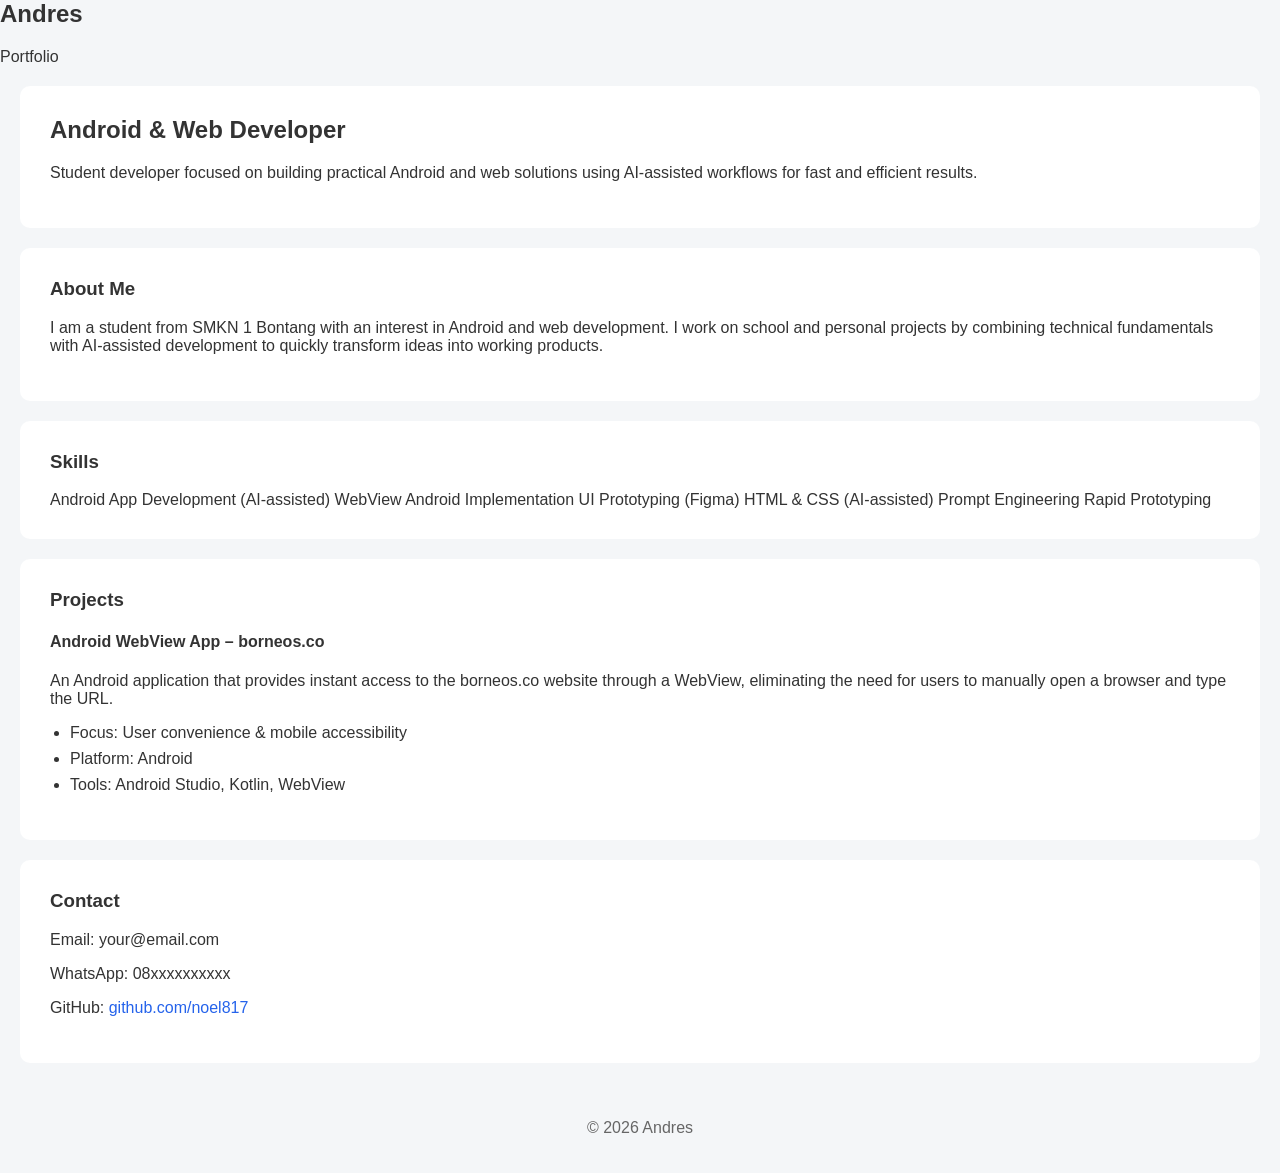
==== index.html @ 67a4cb7a "initial portfolio" ====
<!DOCTYPE html>
<html lang="en">
<head>
  <meta charset="UTF-8" />
  <meta name="viewport" content="width=device-width, initial-scale=1.0"/>
  <title>Andres | Portfolio</title>
  <link rel="stylesheet" href="style.css"/>
</head>
<body>

<nav>
  <h1>Andres</h1>
  <span>Portfolio</span>
</nav>

<section class="hero">
  <h2>Android & Web Developer</h2>
  <p>
    Student developer focused on building practical Android and web solutions
    using AI-assisted workflows for fast and efficient results.
  </p>
</section>

<section>
  <h3>About Me</h3>
  <p>
    I am a student from SMKN 1 Bontang with an interest in Android and web
    development. I work on school and personal projects by combining technical
    fundamentals with AI-assisted development to quickly transform ideas into
    working products.
  </p>
</section>

<section>
  <h3>Skills</h3>
  <div class="skills">
    <span>Android App Development (AI-assisted)</span>
    <span>WebView Android Implementation</span>
    <span>UI Prototyping (Figma)</span>
    <span>HTML & CSS (AI-assisted)</span>
    <span>Prompt Engineering</span>
    <span>Rapid Prototyping</span>
  </div>
</section>

<section>
  <h3>Projects</h3>

  <div class="card">
    <h4>Android WebView App – borneos.co</h4>
    <p>
      An Android application that provides instant access to the borneos.co
      website through a WebView, eliminating the need for users to manually open
      a browser and type the URL.
    </p>
    <ul>
      <li>Focus: User convenience & mobile accessibility</li>
      <li>Platform: Android</li>
      <li>Tools: Android Studio, Kotlin, WebView</li>
    </ul>
  </div>

</section>

<section>
  <h3>Contact</h3>
  <p>Email: your@email.com</p>
  <p>WhatsApp: 08xxxxxxxxxx</p>
  <p>
    GitHub:
    <a href="https://github.com/noel817" target="_blank">
      github.com/noel817
    </a>
  </p>
</section>

<footer>
  <p>© 2026 Andres</p>
</footer>

</body>
</html>
---- style.css ----
* {
    box-sizing: border-box;
    font-family: Arial, Helvetica, sans-serif;
}

body {
    margin: 0;
    background-color: #f4f6f8;
    color: #333;
}

header {
    background-color: #1e293b;
    color: white;
    padding: 40px;
    text-align: center;
}

section {
    background-color: white;
    margin: 20px;
    padding: 30px;
    border-radius: 10px;
}

h1, h2, h3 {
    margin-top: 0;
}

ul {
    padding-left: 20px;
}

li {
    margin-bottom: 8px;
}

.project {
    border: 1px solid #ddd;
    padding: 20px;
    border-radius: 10px;
}

.project img {
    width: 100%;
    max-width: 500px;
    border-radius: 8px;
    margin: 15px 0;
}

a {
    color: #2563eb;
    text-decoration: none;
}

a:hover {
    text-decoration: underline;
}

footer {
    text-align: center;
    padding: 20px;
    color: #666;
}

/* RESPONSIVE */
@media (max-width: 600px) {
    header {
        padding: 25px;
    }

    section {
        margin: 10px;
        padding: 20px;
    }

    h1 {
        font-size: 24px;
    }
}
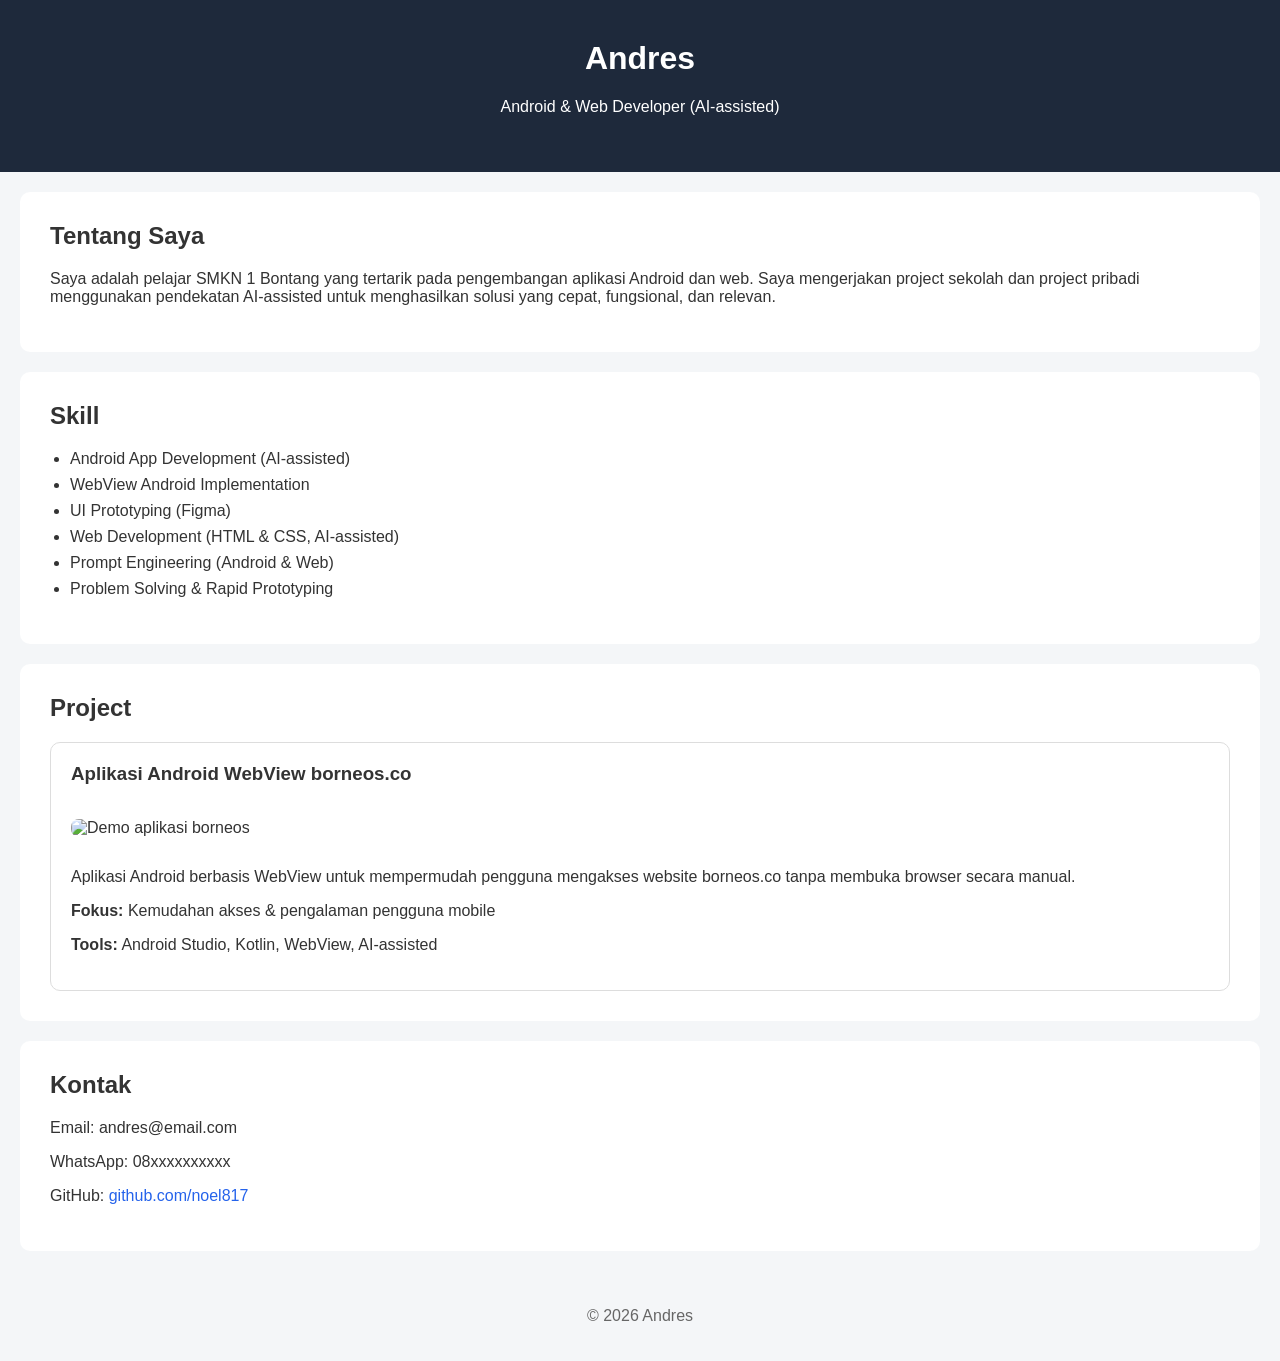
==== commit e107ed87: "initial portfolio" ====
--- a/index.html
+++ b/index.html
@@ -1,81 +1,65 @@
 <!DOCTYPE html>
-<html lang="en">
+<html lang="id">
 <head>
-  <meta charset="UTF-8" />
-  <meta name="viewport" content="width=device-width, initial-scale=1.0"/>
-  <title>Andres | Portfolio</title>
-  <link rel="stylesheet" href="style.css"/>
+    <meta charset="UTF-8">
+    <meta name="viewport" content="width=device-width, initial-scale=1.0">
+    <title>Portfolio | Andres</title>
+    <link rel="stylesheet" href="style.css">
 </head>
 <body>
 
-<nav>
-  <h1>Andres</h1>
-  <span>Portfolio</span>
-</nav>
+<header>
+    <h1>Andres</h1>
+    <p>Android & Web Developer (AI-assisted)</p>
+</header>
 
-<section class="hero">
-  <h2>Android & Web Developer</h2>
-  <p>
-    Student developer focused on building practical Android and web solutions
-    using AI-assisted workflows for fast and efficient results.
-  </p>
+<section>
+    <h2>Tentang Saya</h2>
+    <p>
+        Saya adalah pelajar SMKN 1 Bontang yang tertarik pada pengembangan aplikasi
+        Android dan web. Saya mengerjakan project sekolah dan project pribadi
+        menggunakan pendekatan AI-assisted untuk menghasilkan solusi yang cepat,
+        fungsional, dan relevan.
+    </p>
 </section>
 
 <section>
-  <h3>About Me</h3>
-  <p>
-    I am a student from SMKN 1 Bontang with an interest in Android and web
-    development. I work on school and personal projects by combining technical
-    fundamentals with AI-assisted development to quickly transform ideas into
-    working products.
-  </p>
+    <h2>Skill</h2>
+    <ul>
+        <li>Android App Development (AI-assisted)</li>
+        <li>WebView Android Implementation</li>
+        <li>UI Prototyping (Figma)</li>
+        <li>Web Development (HTML & CSS, AI-assisted)</li>
+        <li>Prompt Engineering (Android & Web)</li>
+        <li>Problem Solving & Rapid Prototyping</li>
+    </ul>
 </section>
 
 <section>
-  <h3>Skills</h3>
-  <div class="skills">
-    <span>Android App Development (AI-assisted)</span>
-    <span>WebView Android Implementation</span>
-    <span>UI Prototyping (Figma)</span>
-    <span>HTML & CSS (AI-assisted)</span>
-    <span>Prompt Engineering</span>
-    <span>Rapid Prototyping</span>
-  </div>
-</section>
+    <h2>Project</h2>
 
-<section>
-  <h3>Projects</h3>
-
-  <div class="card">
-    <h4>Android WebView App – borneos.co</h4>
-    <p>
-      An Android application that provides instant access to the borneos.co
-      website through a WebView, eliminating the need for users to manually open
-      a browser and type the URL.
-    </p>
-    <ul>
-      <li>Focus: User convenience & mobile accessibility</li>
-      <li>Platform: Android</li>
-      <li>Tools: Android Studio, Kotlin, WebView</li>
-    </ul>
-  </div>
+    <div class="project">
+        <h3>Aplikasi Android WebView borneos.co</h3>
+        <img src="assets/borneos.jpg" alt="Demo aplikasi borneos">
+        <p>
+            Aplikasi Android berbasis WebView untuk mempermudah pengguna
+            mengakses website borneos.co tanpa membuka browser secara manual.
+        </p>
+        <p><strong>Fokus:</strong> Kemudahan akses & pengalaman pengguna mobile</p>
+        <p><strong>Tools:</strong> Android Studio, Kotlin, WebView, AI-assisted</p>
+    </div>
 
 </section>
 
 <section>
-  <h3>Contact</h3>
-  <p>Email: your@email.com</p>
-  <p>WhatsApp: 08xxxxxxxxxx</p>
-  <p>
-    GitHub:
-    <a href="https://github.com/noel817" target="_blank">
-      github.com/noel817
-    </a>
-  </p>
+    <h2>Kontak</h2>
+    <p>Email: andres@email.com</p>
+    <p>WhatsApp: 08xxxxxxxxxx</p>
+    <p>GitHub: <a href="https://github.com/noel817" target="_blank">github.com/noel817</a></p>
 </section>
 
 <footer>
-  <p>© 2026 Andres</p>
+    <p>© 2026 Andres</p>
 </footer>
 
 </body>
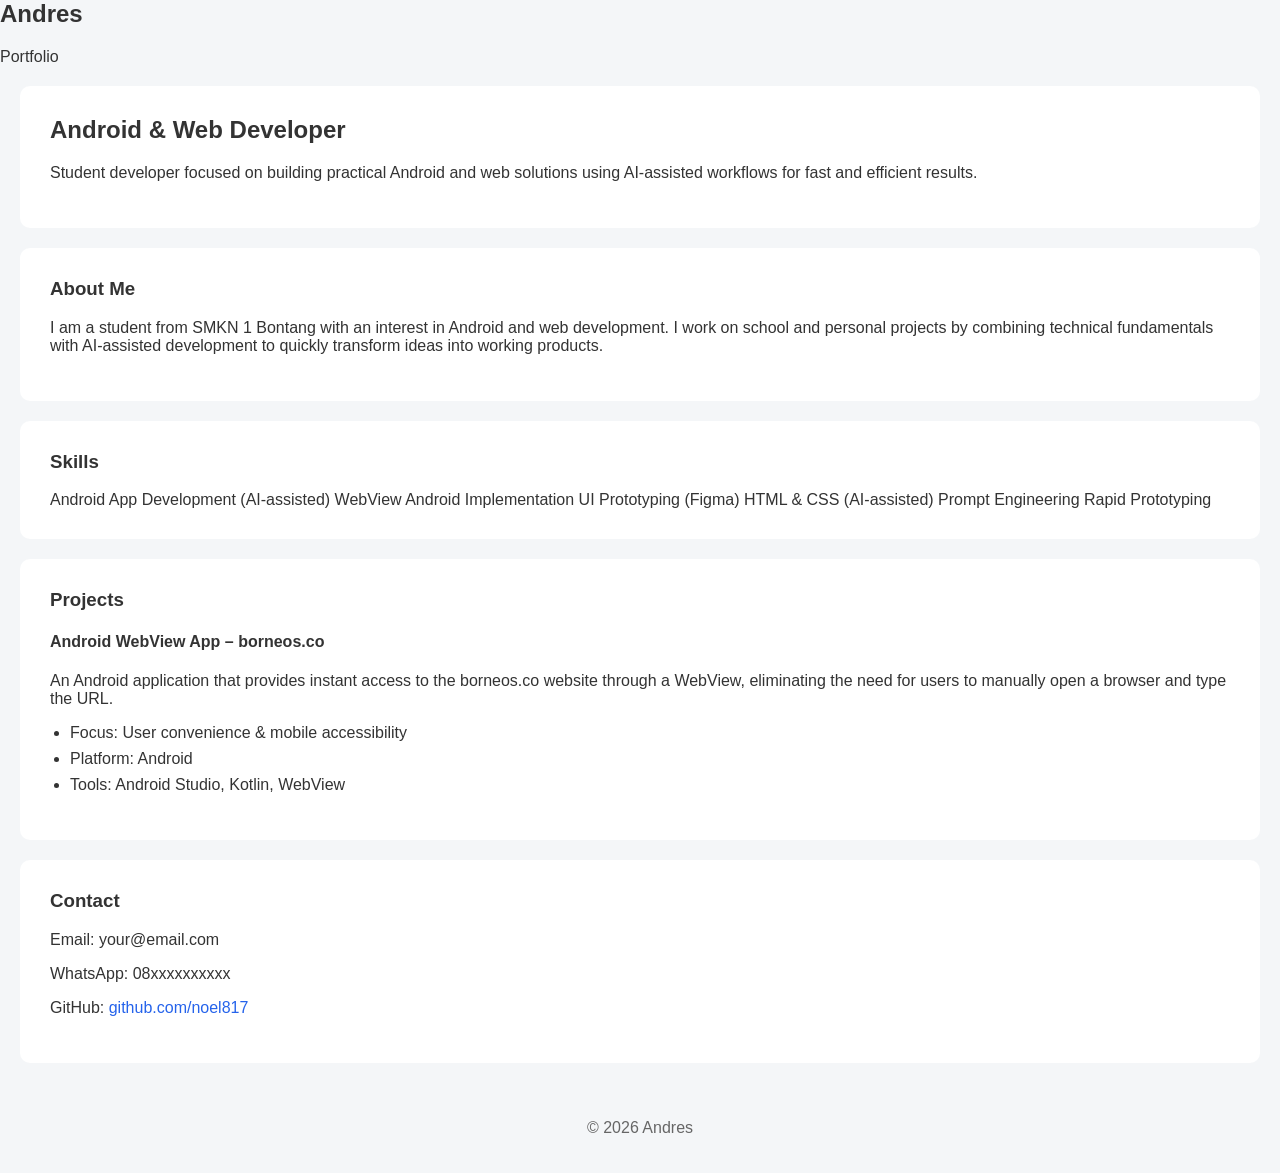
==== commit d4ece1fa: "initial portfolio" ====
--- a/index.html
+++ b/index.html
@@ -1,65 +1,81 @@
 <!DOCTYPE html>
-<html lang="id">
+<html lang="en">
 <head>
-    <meta charset="UTF-8">
-    <meta name="viewport" content="width=device-width, initial-scale=1.0">
-    <title>Portfolio | Andres</title>
-    <link rel="stylesheet" href="style.css">
+  <meta charset="UTF-8" />
+  <meta name="viewport" content="width=device-width, initial-scale=1.0"/>
+  <title>Andres | Portfolio</title>
+  <link rel="stylesheet" href="style.css"/>
 </head>
 <body>
 
-<header>
-    <h1>Andres</h1>
-    <p>Android & Web Developer (AI-assisted)</p>
-</header>
+<nav>
+  <h1>Andres</h1>
+  <span>Portfolio</span>
+</nav>
 
-<section>
-    <h2>Tentang Saya</h2>
-    <p>
-        Saya adalah pelajar SMKN 1 Bontang yang tertarik pada pengembangan aplikasi
-        Android dan web. Saya mengerjakan project sekolah dan project pribadi
-        menggunakan pendekatan AI-assisted untuk menghasilkan solusi yang cepat,
-        fungsional, dan relevan.
-    </p>
+<section class="hero">
+  <h2>Android & Web Developer</h2>
+  <p>
+    Student developer focused on building practical Android and web solutions
+    using AI-assisted workflows for fast and efficient results.
+  </p>
 </section>
 
 <section>
-    <h2>Skill</h2>
-    <ul>
-        <li>Android App Development (AI-assisted)</li>
-        <li>WebView Android Implementation</li>
-        <li>UI Prototyping (Figma)</li>
-        <li>Web Development (HTML & CSS, AI-assisted)</li>
-        <li>Prompt Engineering (Android & Web)</li>
-        <li>Problem Solving & Rapid Prototyping</li>
-    </ul>
+  <h3>About Me</h3>
+  <p>
+    I am a student from SMKN 1 Bontang with an interest in Android and web
+    development. I work on school and personal projects by combining technical
+    fundamentals with AI-assisted development to quickly transform ideas into
+    working products.
+  </p>
 </section>
 
 <section>
-    <h2>Project</h2>
+  <h3>Skills</h3>
+  <div class="skills">
+    <span>Android App Development (AI-assisted)</span>
+    <span>WebView Android Implementation</span>
+    <span>UI Prototyping (Figma)</span>
+    <span>HTML & CSS (AI-assisted)</span>
+    <span>Prompt Engineering</span>
+    <span>Rapid Prototyping</span>
+  </div>
+</section>
 
-    <div class="project">
-        <h3>Aplikasi Android WebView borneos.co</h3>
-        <img src="assets/borneos.jpg" alt="Demo aplikasi borneos">
-        <p>
-            Aplikasi Android berbasis WebView untuk mempermudah pengguna
-            mengakses website borneos.co tanpa membuka browser secara manual.
-        </p>
-        <p><strong>Fokus:</strong> Kemudahan akses & pengalaman pengguna mobile</p>
-        <p><strong>Tools:</strong> Android Studio, Kotlin, WebView, AI-assisted</p>
-    </div>
+<section>
+  <h3>Projects</h3>
+
+  <div class="card">
+    <h4>Android WebView App – borneos.co</h4>
+    <p>
+      An Android application that provides instant access to the borneos.co
+      website through a WebView, eliminating the need for users to manually open
+      a browser and type the URL.
+    </p>
+    <ul>
+      <li>Focus: User convenience & mobile accessibility</li>
+      <li>Platform: Android</li>
+      <li>Tools: Android Studio, Kotlin, WebView</li>
+    </ul>
+  </div>
 
 </section>
 
 <section>
-    <h2>Kontak</h2>
-    <p>Email: andres@email.com</p>
-    <p>WhatsApp: 08xxxxxxxxxx</p>
-    <p>GitHub: <a href="https://github.com/noel817" target="_blank">github.com/noel817</a></p>
+  <h3>Contact</h3>
+  <p>Email: your@email.com</p>
+  <p>WhatsApp: 08xxxxxxxxxx</p>
+  <p>
+    GitHub:
+    <a href="https://github.com/noel817" target="_blank">
+      github.com/noel817
+    </a>
+  </p>
 </section>
 
 <footer>
-    <p>© 2026 Andres</p>
+  <p>© 2026 Andres</p>
 </footer>
 
 </body>
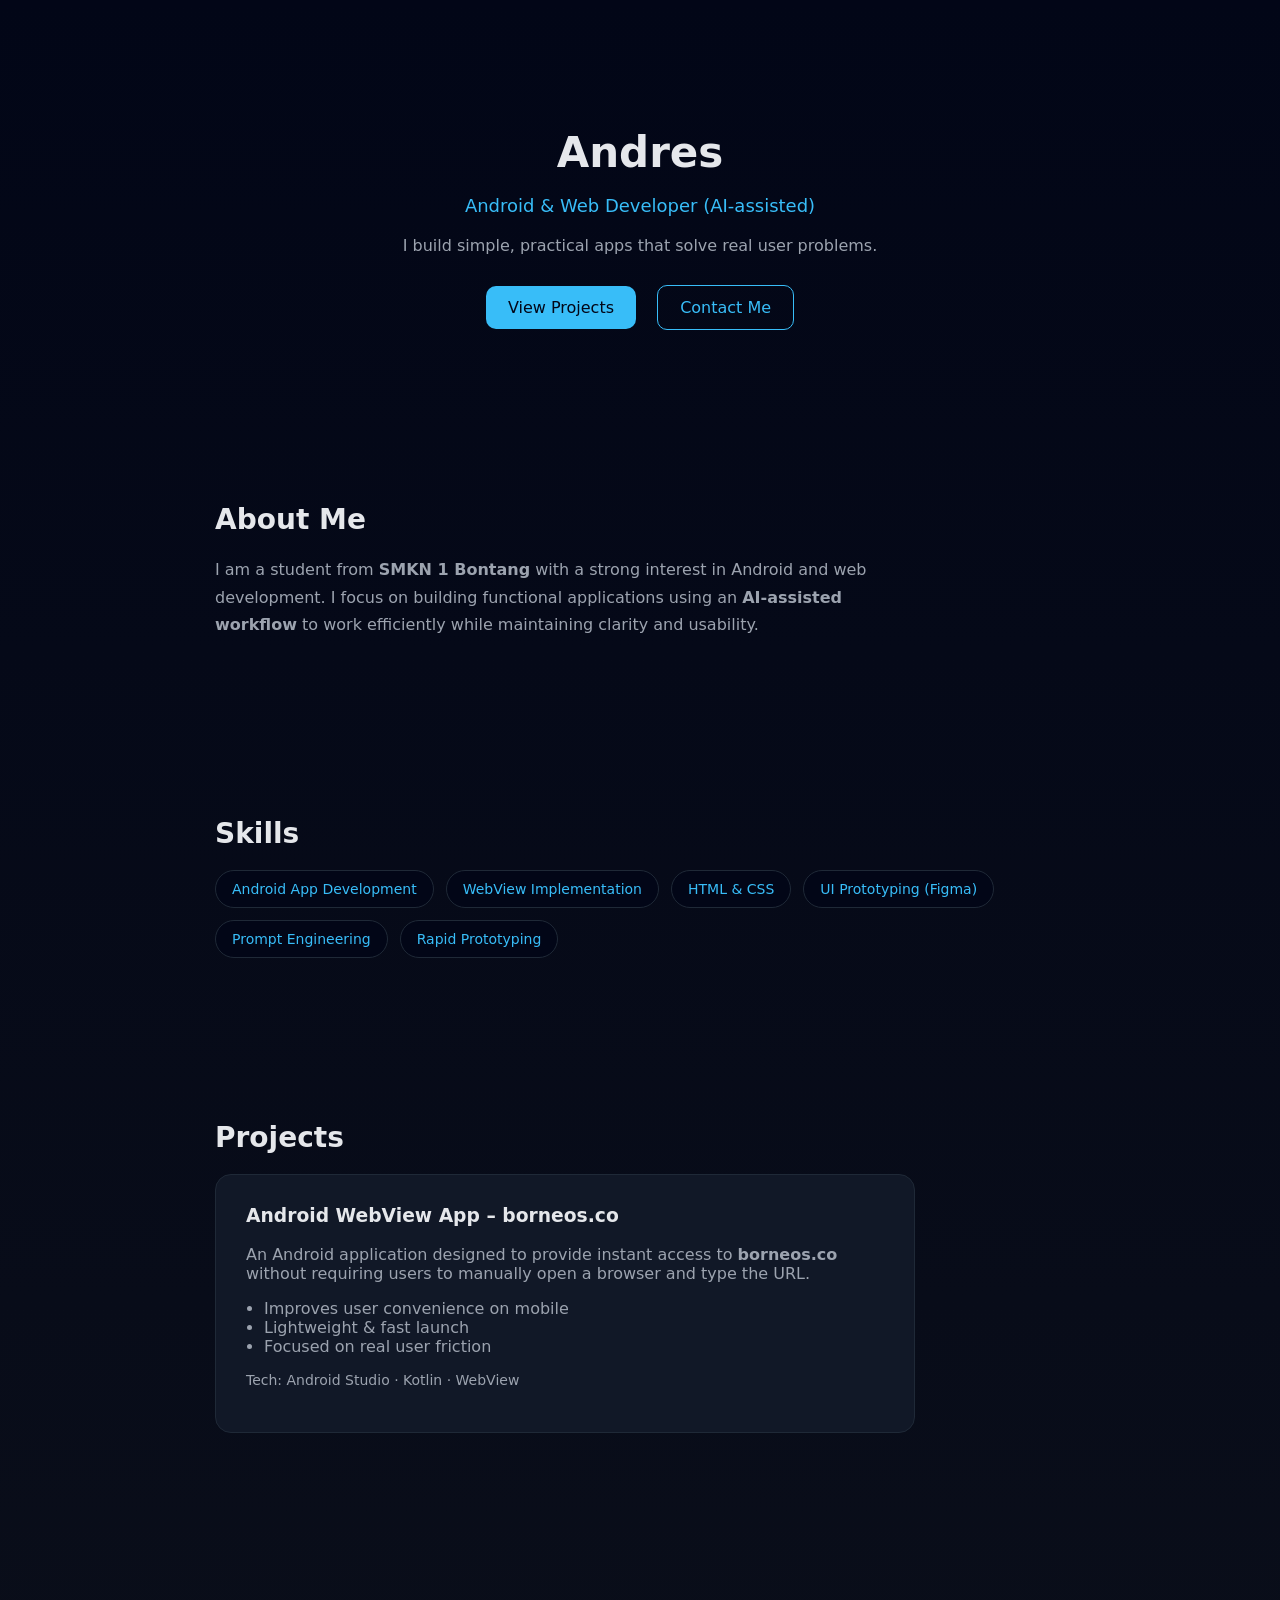
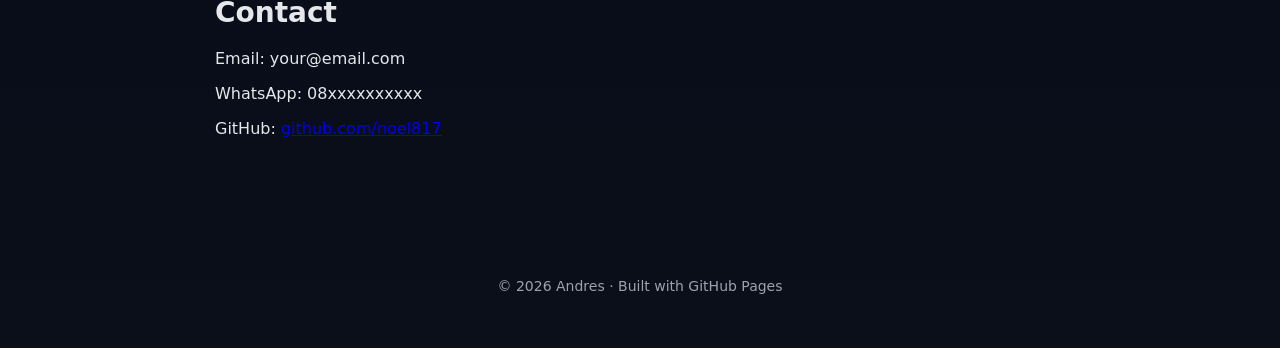
==== commit 6b36f053: "initial portfolio" ====
--- a/index.html
+++ b/index.html
@@ -3,67 +3,71 @@
 <head>
   <meta charset="UTF-8" />
   <meta name="viewport" content="width=device-width, initial-scale=1.0"/>
-  <title>Andres | Portfolio</title>
+  <title>Andres | Android & Web Developer</title>
   <link rel="stylesheet" href="style.css"/>
 </head>
 <body>
 
-<nav>
+<header class="hero">
   <h1>Andres</h1>
-  <span>Portfolio</span>
-</nav>
+  <p class="subtitle">Android & Web Developer (AI-assisted)</p>
+  <p class="tagline">
+    I build simple, practical apps that solve real user problems.
+  </p>
 
-<section class="hero">
-  <h2>Android & Web Developer</h2>
-  <p>
-    Student developer focused on building practical Android and web solutions
-    using AI-assisted workflows for fast and efficient results.
+  <div class="cta">
+    <a href="#projects" class="btn primary">View Projects</a>
+    <a href="#contact" class="btn secondary">Contact Me</a>
+  </div>
+</header>
+
+<section class="section">
+  <h2>About Me</h2>
+  <p class="text">
+    I am a student from <strong>SMKN 1 Bontang</strong> with a strong interest in
+    Android and web development. I focus on building functional applications
+    using an <strong>AI-assisted workflow</strong> to work efficiently while
+    maintaining clarity and usability.
   </p>
 </section>
 
-<section>
-  <h3>About Me</h3>
-  <p>
-    I am a student from SMKN 1 Bontang with an interest in Android and web
-    development. I work on school and personal projects by combining technical
-    fundamentals with AI-assisted development to quickly transform ideas into
-    working products.
-  </p>
-</section>
-
-<section>
-  <h3>Skills</h3>
+<section class="section">
+  <h2>Skills</h2>
   <div class="skills">
-    <span>Android App Development (AI-assisted)</span>
-    <span>WebView Android Implementation</span>
+    <span>Android App Development</span>
+    <span>WebView Implementation</span>
+    <span>HTML & CSS</span>
     <span>UI Prototyping (Figma)</span>
-    <span>HTML & CSS (AI-assisted)</span>
     <span>Prompt Engineering</span>
     <span>Rapid Prototyping</span>
   </div>
 </section>
 
-<section>
-  <h3>Projects</h3>
+<section class="section" id="projects">
+  <h2>Projects</h2>
 
-  <div class="card">
-    <h4>Android WebView App – borneos.co</h4>
+  <div class="project-card">
+    <h3>Android WebView App – borneos.co</h3>
     <p>
-      An Android application that provides instant access to the borneos.co
-      website through a WebView, eliminating the need for users to manually open
-      a browser and type the URL.
+      An Android application designed to provide instant access to
+      <strong>borneos.co</strong> without requiring users to manually open a
+      browser and type the URL.
     </p>
+
     <ul>
-      <li>Focus: User convenience & mobile accessibility</li>
-      <li>Platform: Android</li>
-      <li>Tools: Android Studio, Kotlin, WebView</li>
+      <li>Improves user convenience on mobile</li>
+      <li>Lightweight & fast launch</li>
+      <li>Focused on real user friction</li>
     </ul>
+
+    <p class="tech">
+      Tech: Android Studio · Kotlin · WebView
+    </p>
   </div>
-
 </section>
 
-<section>
-  <h3>Contact</h3>
+<section class="section" id="contact">
+  <h2>Contact</h2>
   <p>Email: your@email.com</p>
   <p>WhatsApp: 08xxxxxxxxxx</p>
   <p>
@@ -75,7 +79,7 @@
 </section>
 
 <footer>
-  <p>© 2026 Andres</p>
+  <p>© 2026 Andres · Built with GitHub Pages</p>
 </footer>
 
 </body>
--- a/style.css
+++ b/style.css
@@ -1,80 +1,145 @@
+:root {
+  --bg: #0b0f1a;
+  --card: #111827;
+  --text: #e5e7eb;
+  --muted: #9ca3af;
+  --accent: #38bdf8;
+}
+
 * {
-    box-sizing: border-box;
-    font-family: Arial, Helvetica, sans-serif;
+  box-sizing: border-box;
+  font-family: system-ui, -apple-system, BlinkMacSystemFont, sans-serif;
 }
 
 body {
-    margin: 0;
-    background-color: #f4f6f8;
-    color: #333;
+  margin: 0;
+  background: linear-gradient(180deg, #020617, #0b0f1a);
+  color: var(--text);
 }
 
-header {
-    background-color: #1e293b;
-    color: white;
-    padding: 40px;
-    text-align: center;
+/* HERO */
+.hero {
+  text-align: center;
+  padding: 100px 20px 80px;
 }
 
-section {
-    background-color: white;
-    margin: 20px;
-    padding: 30px;
-    border-radius: 10px;
+.hero h1 {
+  font-size: 42px;
+  margin-bottom: 10px;
 }
 
-h1, h2, h3 {
-    margin-top: 0;
+.subtitle {
+  font-size: 18px;
+  color: var(--accent);
 }
 
-ul {
-    padding-left: 20px;
+.tagline {
+  max-width: 600px;
+  margin: 20px auto;
+  color: var(--muted);
+  font-size: 16px;
 }
 
-li {
-    margin-bottom: 8px;
+.cta {
+  margin-top: 30px;
 }
 
-.project {
-    border: 1px solid #ddd;
-    padding: 20px;
-    border-radius: 10px;
+.btn {
+  display: inline-block;
+  padding: 12px 22px;
+  border-radius: 10px;
+  text-decoration: none;
+  font-weight: 500;
+  margin: 0 8px;
 }
 
-.project img {
-    width: 100%;
-    max-width: 500px;
-    border-radius: 8px;
-    margin: 15px 0;
+.primary {
+  background: var(--accent);
+  color: #020617;
 }
 
-a {
-    color: #2563eb;
-    text-decoration: none;
+.secondary {
+  border: 1px solid var(--accent);
+  color: var(--accent);
 }
 
-a:hover {
-    text-decoration: underline;
+/* SECTIONS */
+.section {
+  max-width: 900px;
+  margin: 0 auto;
+  padding: 70px 25px;
 }
 
-footer {
-    text-align: center;
-    padding: 20px;
-    color: #666;
+.section h2 {
+  font-size: 28px;
+  margin-bottom: 20px;
 }
 
-/* RESPONSIVE */
+.text {
+  max-width: 700px;
+  color: var(--muted);
+  line-height: 1.7;
+}
+
+/* SKILLS */
+.skills {
+  display: flex;
+  flex-wrap: wrap;
+  gap: 12px;
+}
+
+.skills span {
+  background: #020617;
+  border: 1px solid #1f2937;
+  padding: 10px 16px;
+  border-radius: 999px;
+  font-size: 14px;
+  color: var(--accent);
+}
+
+/* PROJECT */
+.project-card {
+  background: var(--card);
+  border: 1px solid #1f2937;
+  border-radius: 16px;
+  padding: 30px;
+  max-width: 700px;
+}
+
+.project-card h3 {
+  margin-top: 0;
+}
+
+.project-card p,
+.project-card li {
+  color: var(--muted);
+}
+
+.project-card ul {
+  padding-left: 18px;
+}
+
+.tech {
+  margin-top: 15px;
+  font-size: 14px;
+  color: var(--accent);
+}
+
+/* FOOTER */
+footer {
+  text-align: center;
+  padding: 40px;
+  color: var(--muted);
+  font-size: 14px;
+}
+
+/* MOBILE */
 @media (max-width: 600px) {
-    header {
-        padding: 25px;
-    }
+  .hero h1 {
+    font-size: 32px;
+  }
 
-    section {
-        margin: 10px;
-        padding: 20px;
-    }
-
-    h1 {
-        font-size: 24px;
-    }
+  .section {
+    padding: 50px 20px;
+  }
 }
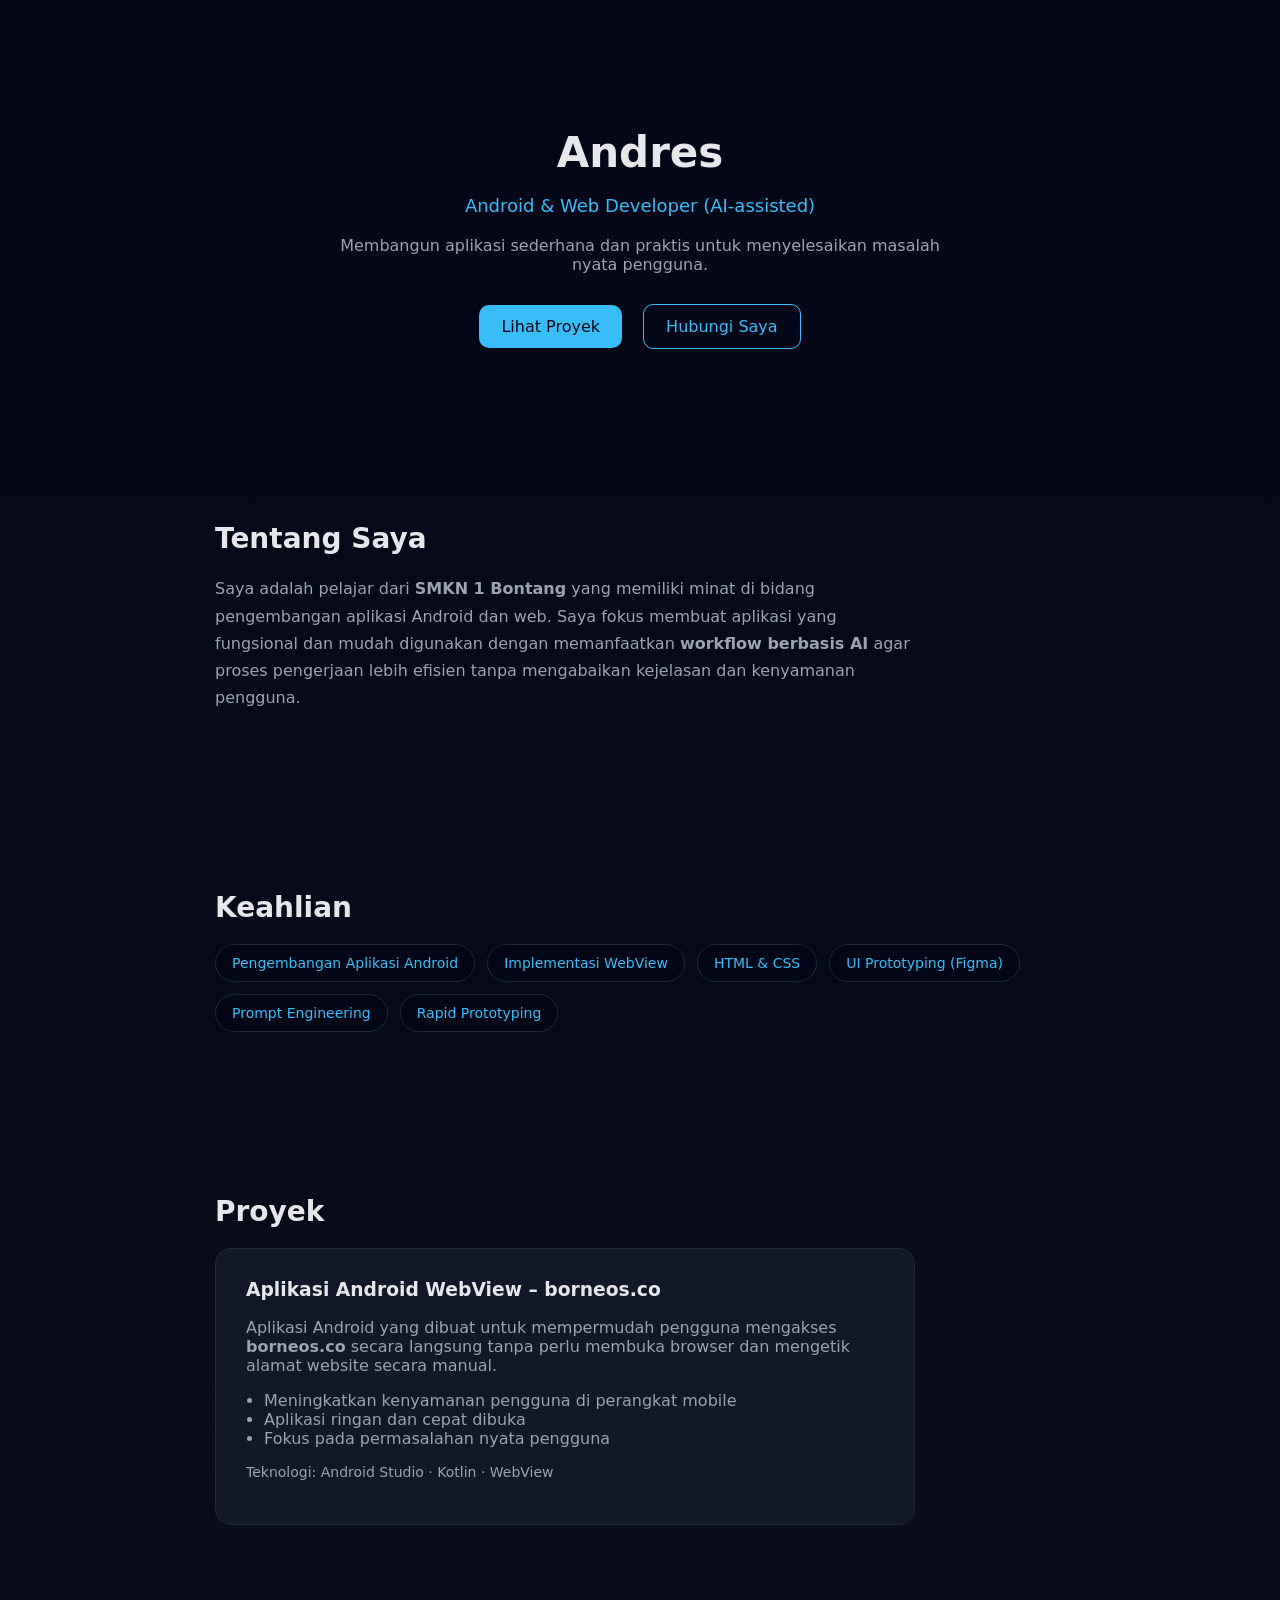
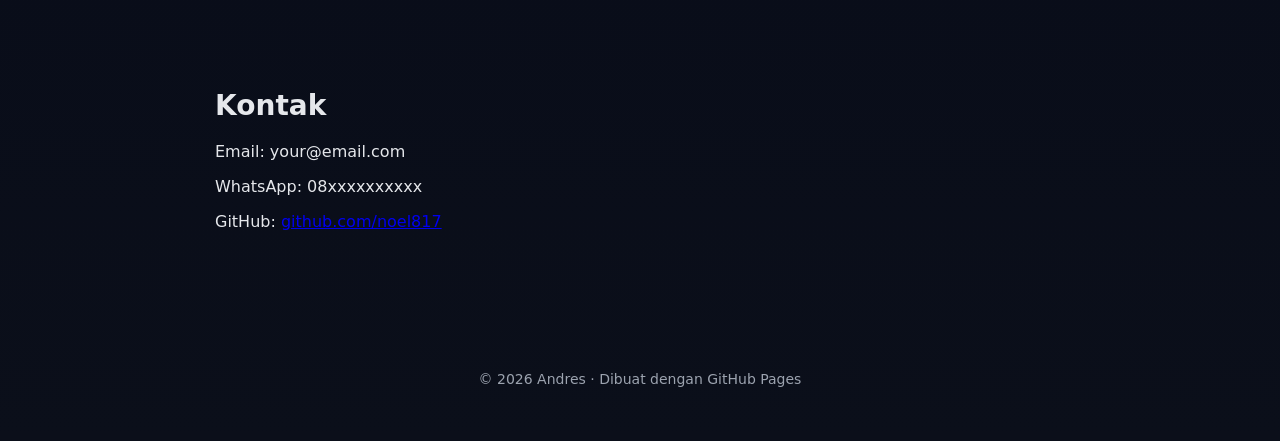
==== commit f076c953: "ubah bahasa ke Indonesia" ====
--- a/index.html
+++ b/index.html
@@ -1,5 +1,5 @@
 <!DOCTYPE html>
-<html lang="en">
+<html lang="id">
 <head>
   <meta charset="UTF-8" />
   <meta name="viewport" content="width=device-width, initial-scale=1.0"/>
@@ -12,30 +12,31 @@
   <h1>Andres</h1>
   <p class="subtitle">Android & Web Developer (AI-assisted)</p>
   <p class="tagline">
-    I build simple, practical apps that solve real user problems.
+    Membangun aplikasi sederhana dan praktis untuk menyelesaikan masalah nyata pengguna.
   </p>
 
   <div class="cta">
-    <a href="#projects" class="btn primary">View Projects</a>
-    <a href="#contact" class="btn secondary">Contact Me</a>
+    <a href="#projects" class="btn primary">Lihat Proyek</a>
+    <a href="#contact" class="btn secondary">Hubungi Saya</a>
   </div>
 </header>
 
 <section class="section">
-  <h2>About Me</h2>
+  <h2>Tentang Saya</h2>
   <p class="text">
-    I am a student from <strong>SMKN 1 Bontang</strong> with a strong interest in
-    Android and web development. I focus on building functional applications
-    using an <strong>AI-assisted workflow</strong> to work efficiently while
-    maintaining clarity and usability.
+    Saya adalah pelajar dari <strong>SMKN 1 Bontang</strong> yang memiliki minat
+    di bidang pengembangan aplikasi Android dan web. Saya fokus membuat aplikasi
+    yang fungsional dan mudah digunakan dengan memanfaatkan
+    <strong>workflow berbasis AI</strong> agar proses pengerjaan lebih efisien
+    tanpa mengabaikan kejelasan dan kenyamanan pengguna.
   </p>
 </section>
 
 <section class="section">
-  <h2>Skills</h2>
+  <h2>Keahlian</h2>
   <div class="skills">
-    <span>Android App Development</span>
-    <span>WebView Implementation</span>
+    <span>Pengembangan Aplikasi Android</span>
+    <span>Implementasi WebView</span>
     <span>HTML & CSS</span>
     <span>UI Prototyping (Figma)</span>
     <span>Prompt Engineering</span>
@@ -44,30 +45,30 @@
 </section>
 
 <section class="section" id="projects">
-  <h2>Projects</h2>
+  <h2>Proyek</h2>
 
   <div class="project-card">
-    <h3>Android WebView App – borneos.co</h3>
+    <h3>Aplikasi Android WebView – borneos.co</h3>
     <p>
-      An Android application designed to provide instant access to
-      <strong>borneos.co</strong> without requiring users to manually open a
-      browser and type the URL.
+      Aplikasi Android yang dibuat untuk mempermudah pengguna mengakses
+      <strong>borneos.co</strong> secara langsung tanpa perlu membuka browser
+      dan mengetik alamat website secara manual.
     </p>
 
     <ul>
-      <li>Improves user convenience on mobile</li>
-      <li>Lightweight & fast launch</li>
-      <li>Focused on real user friction</li>
+      <li>Meningkatkan kenyamanan pengguna di perangkat mobile</li>
+      <li>Aplikasi ringan dan cepat dibuka</li>
+      <li>Fokus pada permasalahan nyata pengguna</li>
     </ul>
 
     <p class="tech">
-      Tech: Android Studio · Kotlin · WebView
+      Teknologi: Android Studio · Kotlin · WebView
     </p>
   </div>
 </section>
 
 <section class="section" id="contact">
-  <h2>Contact</h2>
+  <h2>Kontak</h2>
   <p>Email: your@email.com</p>
   <p>WhatsApp: 08xxxxxxxxxx</p>
   <p>
@@ -79,7 +80,7 @@
 </section>
 
 <footer>
-  <p>© 2026 Andres · Built with GitHub Pages</p>
+  <p>© 2026 Andres · Dibuat dengan GitHub Pages</p>
 </footer>
 
 </body>
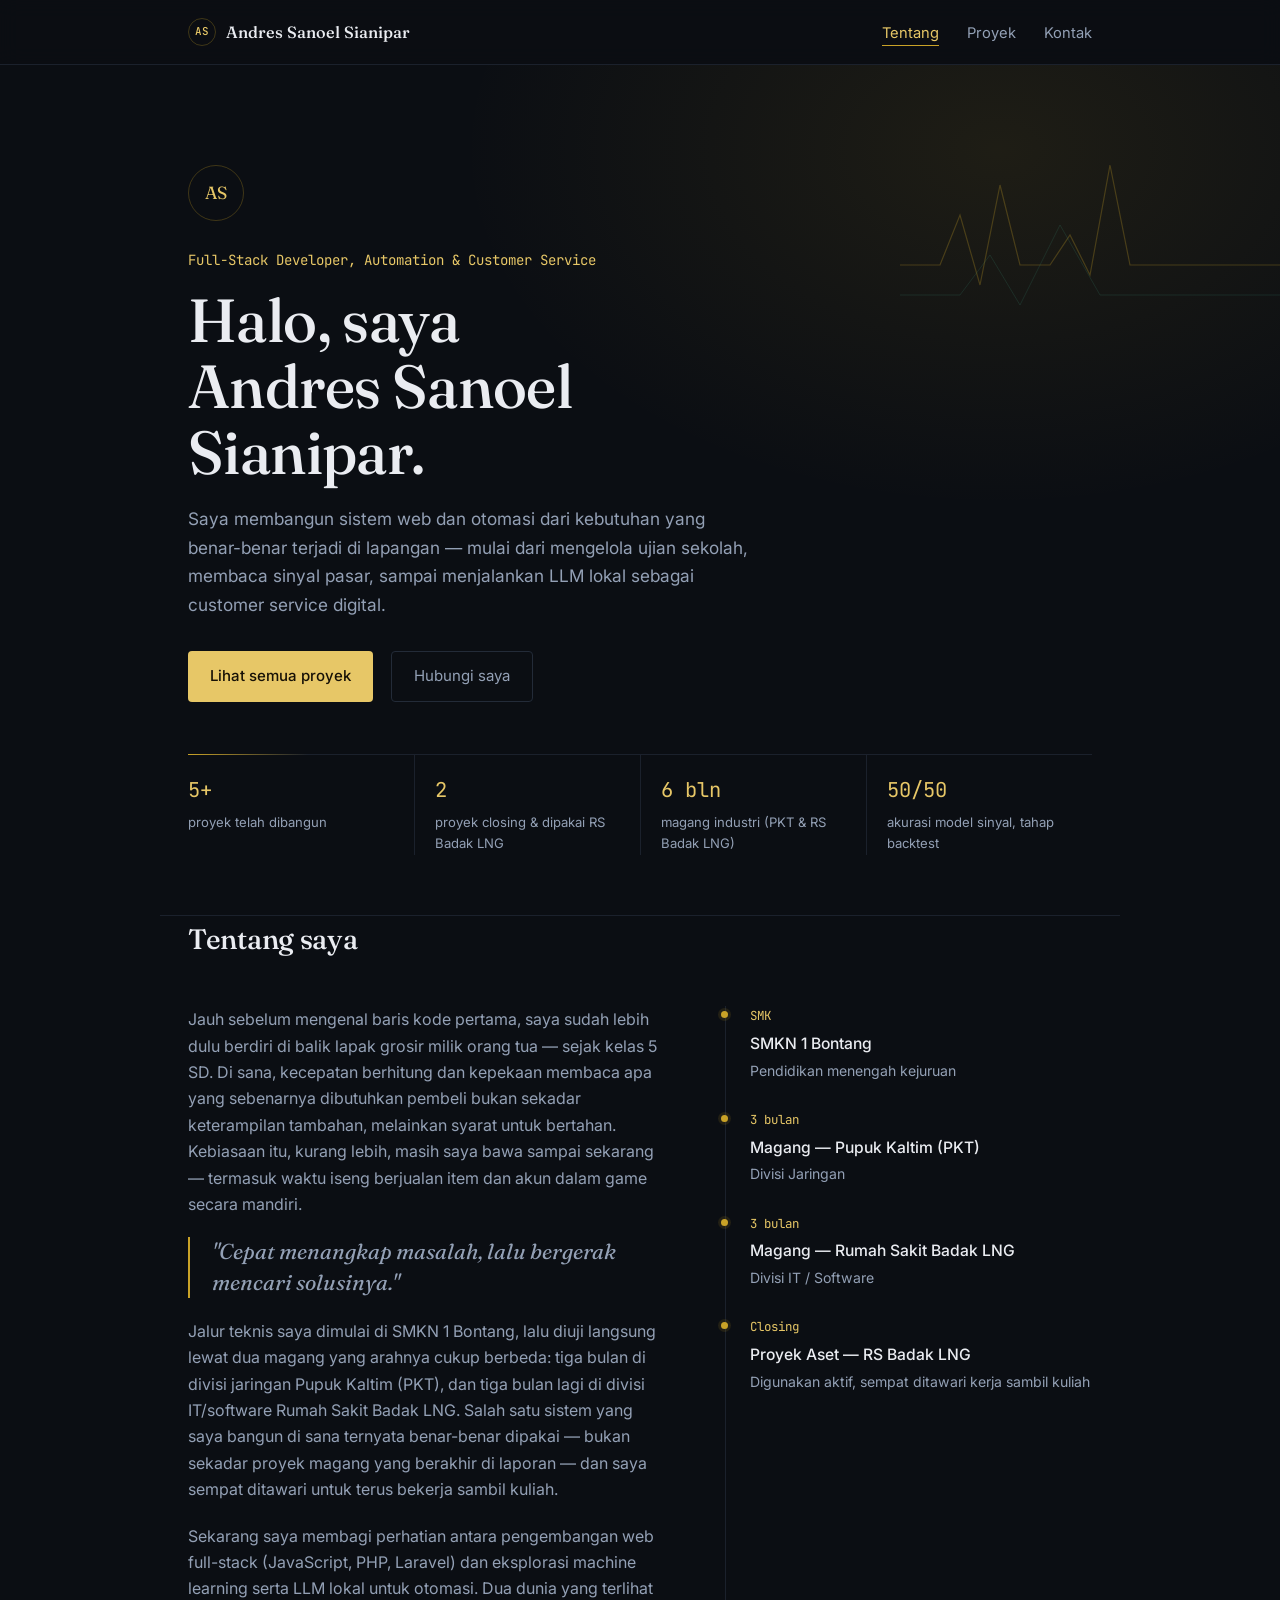
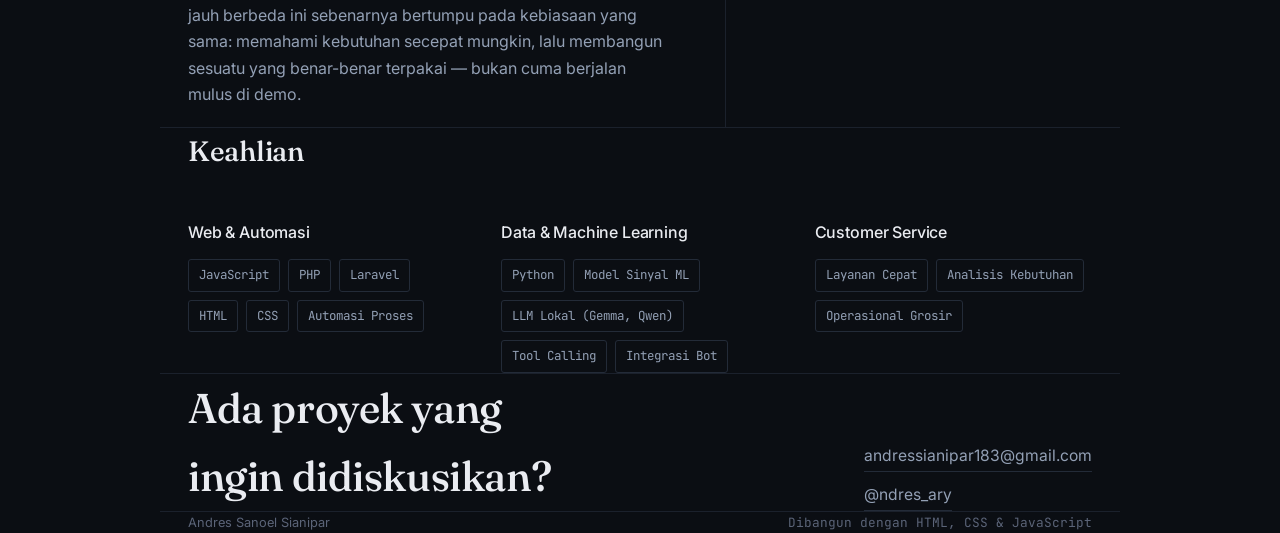
==== commit e5b79101: "Add files via upload" ====
--- a/index.html
+++ b/index.html
@@ -1,87 +1,164 @@
 <!DOCTYPE html>
 <html lang="id">
 <head>
-  <meta charset="UTF-8" />
-  <meta name="viewport" content="width=device-width, initial-scale=1.0"/>
-  <title>Andres | Android & Web Developer</title>
-  <link rel="stylesheet" href="style.css"/>
+<meta charset="UTF-8">
+<meta name="viewport" content="width=device-width, initial-scale=1.0">
+<title>Andres Sanoel Sianipar — Full-Stack Developer & Automation</title>
+<meta name="description" content="Portofolio Andres Sanoel Sianipar: Full-Stack Developer, Automation & Customer Service.">
+<link rel="preconnect" href="https://fonts.googleapis.com">
+<link rel="preconnect" href="https://fonts.gstatic.com" crossorigin>
+<link href="https://fonts.googleapis.com/css2?family=Fraunces:ital,opsz,wght@0,9..144,400;0,9..144,500;0,9..144,600;1,9..144,500&family=Inter:wght@400;500;600&family=JetBrains+Mono:wght@400;500&display=swap" rel="stylesheet">
+<link rel="stylesheet" href="styles.css">
 </head>
 <body>
 
-<header class="hero">
-  <h1>Andres</h1>
-  <p class="subtitle">Android & Web Developer (AI-assisted)</p>
-  <p class="tagline">
-    Membangun aplikasi sederhana dan praktis untuk menyelesaikan masalah nyata pengguna.
-  </p>
-
-  <div class="cta">
-    <a href="#projects" class="btn primary">Lihat Proyek</a>
-    <a href="#contact" class="btn secondary">Hubungi Saya</a>
-  </div>
+<header>
+  <nav class="wrap">
+    <a href="index.html" class="nav-name">
+      <span class="nav-mono-badge">AS</span>
+      Andres Sanoel Sianipar
+    </a>
+    <button class="nav-toggle" id="navToggle" aria-label="Buka menu" aria-expanded="false">☰</button>
+    <ul class="nav-links" id="navLinks">
+      <li><a href="index.html#about" class="active">Tentang</a></li>
+      <li><a href="proyek.html">Proyek</a></li>
+      <li><a href="index.html#contact">Kontak</a></li>
+    </ul>
+  </nav>
 </header>
 
-<section class="section">
-  <h2>Tentang Saya</h2>
-  <p class="text">
-    Saya adalah pelajar dari <strong>SMKN 1 Bontang</strong> yang memiliki minat
-    di bidang pengembangan aplikasi Android dan web. Saya fokus membuat aplikasi
-    yang fungsional dan mudah digunakan dengan memanfaatkan
-    <strong>workflow berbasis AI</strong> agar proses pengerjaan lebih efisien
-    tanpa mengabaikan kejelasan dan kenyamanan pengguna.
-  </p>
-</section>
+<main id="top">
 
-<section class="section">
-  <h2>Keahlian</h2>
-  <div class="skills">
-    <span>Pengembangan Aplikasi Android</span>
-    <span>Implementasi WebView</span>
-    <span>HTML & CSS</span>
-    <span>UI Prototyping (Figma)</span>
-    <span>Prompt Engineering</span>
-    <span>Rapid Prototyping</span>
-  </div>
-</section>
+  <section class="hero" style="border-top:none;">
+    <div class="hero-bg"></div>
+    <svg class="hero-wave" viewBox="0 0 420 200" fill="none" xmlns="http://www.w3.org/2000/svg" aria-hidden="true">
+      <path d="M0 140 L40 140 L60 90 L80 160 L100 60 L120 140 L150 140 L170 110 L190 150 L210 40 L230 140 L420 140" stroke="#C9A227" stroke-width="1.2" stroke-opacity="0.5"/>
+      <path d="M0 170 L60 170 L90 130 L120 180 L160 100 L200 170 L420 170" stroke="#4FD1AE" stroke-width="1" stroke-opacity="0.22"/>
+    </svg>
+    <div class="wrap">
+      <div class="hero-badge mono">AS</div>
+      <div class="hero-eyebrow mono">Full-Stack Developer, Automation & Customer Service</div>
+      <h1>Halo, saya Andres Sanoel Sianipar.</h1>
+      <p class="hero-role">Saya membangun sistem web dan otomasi dari kebutuhan yang benar-benar terjadi di lapangan — mulai dari mengelola ujian sekolah, membaca sinyal pasar, sampai menjalankan LLM lokal sebagai customer service digital.</p>
+      <div class="hero-cta">
+        <a href="proyek.html" class="btn btn-primary">Lihat semua proyek</a>
+        <a href="#contact" class="btn btn-secondary">Hubungi saya</a>
+      </div>
 
-<section class="section" id="projects">
-  <h2>Proyek</h2>
+      <div class="ticker">
+        <div class="ticker-item">
+          <div class="ticker-value mono">5+</div>
+          <div class="ticker-label">proyek telah dibangun</div>
+        </div>
+        <div class="ticker-item">
+          <div class="ticker-value mono">2</div>
+          <div class="ticker-label">proyek closing & dipakai RS Badak LNG</div>
+        </div>
+        <div class="ticker-item">
+          <div class="ticker-value mono">6 bln</div>
+          <div class="ticker-label">magang industri (PKT & RS Badak LNG)</div>
+        </div>
+        <div class="ticker-item">
+          <div class="ticker-value mono">50/50</div>
+          <div class="ticker-label">akurasi model sinyal, tahap backtest</div>
+        </div>
+      </div>
+    </div>
+  </section>
 
-  <div class="project-card">
-    <h3>Aplikasi Android WebView – borneos.co</h3>
-    <p>
-      Aplikasi Android yang dibuat untuk mempermudah pengguna mengakses
-      <strong>borneos.co</strong> secara langsung tanpa perlu membuka browser
-      dan mengetik alamat website secara manual.
-    </p>
+  <section id="about" class="wrap">
+    <div class="section-head">
+      <h2>Tentang saya</h2>
+    </div>
+    <div class="about-grid">
+      <div class="about">
+        <p>Jauh sebelum mengenal baris kode pertama, saya sudah lebih dulu berdiri di balik lapak grosir milik orang tua — sejak kelas 5 SD. Di sana, kecepatan berhitung dan kepekaan membaca apa yang sebenarnya dibutuhkan pembeli bukan sekadar keterampilan tambahan, melainkan syarat untuk bertahan. Kebiasaan itu, kurang lebih, masih saya bawa sampai sekarang — termasuk waktu iseng berjualan item dan akun dalam game secara mandiri.</p>
 
-    <ul>
-      <li>Meningkatkan kenyamanan pengguna di perangkat mobile</li>
-      <li>Aplikasi ringan dan cepat dibuka</li>
-      <li>Fokus pada permasalahan nyata pengguna</li>
-    </ul>
+        <p class="pull-quote">"Cepat menangkap masalah, lalu bergerak mencari solusinya."</p>
 
-    <p class="tech">
-      Teknologi: Android Studio · Kotlin · WebView
-    </p>
-  </div>
-</section>
+        <p>Jalur teknis saya dimulai di SMKN 1 Bontang, lalu diuji langsung lewat dua magang yang arahnya cukup berbeda: tiga bulan di divisi jaringan Pupuk Kaltim (PKT), dan tiga bulan lagi di divisi IT/software Rumah Sakit Badak LNG. Salah satu sistem yang saya bangun di sana ternyata benar-benar dipakai — bukan sekadar proyek magang yang berakhir di laporan — dan saya sempat ditawari untuk terus bekerja sambil kuliah.</p>
 
-<section class="section" id="contact">
-  <h2>Kontak</h2>
-  <p>Email: your@email.com</p>
-  <p>WhatsApp: 08xxxxxxxxxx</p>
-  <p>
-    GitHub:
-    <a href="https://github.com/noel817" target="_blank">
-      github.com/noel817
-    </a>
-  </p>
-</section>
+        <p>Sekarang saya membagi perhatian antara pengembangan web full-stack (JavaScript, PHP, Laravel) dan eksplorasi machine learning serta LLM lokal untuk otomasi. Dua dunia yang terlihat jauh berbeda ini sebenarnya bertumpu pada kebiasaan yang sama: memahami kebutuhan secepat mungkin, lalu membangun sesuatu yang benar-benar terpakai — bukan cuma berjalan mulus di demo.</p>
+      </div>
+      <div class="timeline">
+        <div class="timeline-item">
+          <span class="timeline-date mono">SMK</span>
+          <div class="timeline-title">SMKN 1 Bontang</div>
+          <div class="timeline-sub">Pendidikan menengah kejuruan</div>
+        </div>
+        <div class="timeline-item">
+          <span class="timeline-date mono">3 bulan</span>
+          <div class="timeline-title">Magang — Pupuk Kaltim (PKT)</div>
+          <div class="timeline-sub">Divisi Jaringan</div>
+        </div>
+        <div class="timeline-item">
+          <span class="timeline-date mono">3 bulan</span>
+          <div class="timeline-title">Magang — Rumah Sakit Badak LNG</div>
+          <div class="timeline-sub">Divisi IT / Software</div>
+        </div>
+        <div class="timeline-item">
+          <span class="timeline-date mono">Closing</span>
+          <div class="timeline-title">Proyek Aset — RS Badak LNG</div>
+          <div class="timeline-sub">Digunakan aktif, sempat ditawari kerja sambil kuliah</div>
+        </div>
+      </div>
+    </div>
+  </section>
 
-<footer>
-  <p>© 2026 Andres · Dibuat dengan GitHub Pages</p>
+  <section id="skills" class="wrap">
+    <div class="section-head">
+      <h2>Keahlian</h2>
+    </div>
+    <div class="skills-grid">
+      <div class="skill-group">
+        <h3>Web & Automasi</h3>
+        <div class="skill-tags">
+          <span>JavaScript</span>
+          <span>PHP</span>
+          <span>Laravel</span>
+          <span>HTML</span>
+          <span>CSS</span>
+          <span>Automasi Proses</span>
+        </div>
+      </div>
+      <div class="skill-group">
+        <h3>Data & Machine Learning</h3>
+        <div class="skill-tags">
+          <span>Python</span>
+          <span>Model Sinyal ML</span>
+          <span>LLM Lokal (Gemma, Qwen)</span>
+          <span>Tool Calling</span>
+          <span>Integrasi Bot</span>
+        </div>
+      </div>
+      <div class="skill-group">
+        <h3>Customer Service</h3>
+        <div class="skill-tags">
+          <span>Layanan Cepat</span>
+          <span>Analisis Kebutuhan</span>
+          <span>Operasional Grosir</span>
+        </div>
+      </div>
+    </div>
+  </section>
+
+  <section id="contact" class="wrap">
+    <div class="contact">
+      <h2>Ada proyek yang ingin didiskusikan?</h2>
+      <div class="contact-links">
+        <a href="mailto:andressianipar183@gmail.com">andressianipar183@gmail.com</a>
+        <a href="https://instagram.com/ndres_ary" target="_blank" rel="noopener">@ndres_ary</a>
+      </div>
+    </div>
+  </section>
+
+</main>
+
+<footer class="wrap">
+  <span>Andres Sanoel Sianipar</span>
+  <span class="mono">Dibangun dengan HTML, CSS & JavaScript</span>
 </footer>
 
+<script src="script.js"></script>
 </body>
 </html>
--- a/styles.css
+++ b/styles.css
@@ -0,0 +1,479 @@
+:root{
+  --bg:#0B0E13;
+  --bg-2:#12161D;
+  --surface:#12161D;
+  --border:#232B38;
+  --border-soft:#1B212C;
+  --text:#EAECF1;
+  --text-muted:#93A0B5;
+  --text-faint:#5B6478;
+  --accent:#C9A227;
+  --accent-soft:#E7C767;
+  --accent-line:rgba(201,162,39,0.28);
+  --buy:#4FD1AE;
+  --sell:#E2665A;
+  --maxw:960px;
+}
+
+*{ box-sizing:border-box; }
+html{ scroll-behavior:smooth; }
+
+body{
+  margin:0;
+  background:var(--bg);
+  color:var(--text);
+  font-family:'Inter', -apple-system, sans-serif;
+  font-size:16px;
+  line-height:1.65;
+  -webkit-font-smoothing:antialiased;
+}
+
+a{ color:inherit; }
+
+h1,h2,h3{
+  font-family:'Fraunces', Georgia, serif;
+  font-weight:500;
+  margin:0;
+  letter-spacing:-0.01em;
+}
+
+.mono{ font-family:'JetBrains Mono', monospace; }
+
+.wrap{
+  max-width:var(--maxw);
+  margin:0 auto;
+  padding:0 28px;
+}
+
+/* ---------- Nav ---------- */
+header{
+  position:sticky;
+  top:0;
+  z-index:50;
+  background:rgba(11,14,19,0.82);
+  backdrop-filter:blur(10px);
+  border-bottom:1px solid var(--border-soft);
+}
+nav.wrap{
+  display:flex;
+  align-items:center;
+  justify-content:space-between;
+  height:64px;
+}
+.nav-name{
+  font-family:'Fraunces', serif;
+  font-size:1.02rem;
+  font-weight:500;
+  text-decoration:none;
+  color:var(--text);
+  display:flex;
+  align-items:center;
+  gap:10px;
+}
+.nav-mono-badge{
+  width:28px; height:28px;
+  border:1px solid var(--accent-line);
+  border-radius:50%;
+  display:flex;
+  align-items:center;
+  justify-content:center;
+  font-family:'JetBrains Mono', monospace;
+  font-size:0.68rem;
+  color:var(--accent-soft);
+}
+.nav-links{
+  display:flex;
+  align-items:center;
+  gap:28px;
+  list-style:none;
+  margin:0;
+  padding:0;
+}
+.nav-links a{
+  text-decoration:none;
+  font-size:0.92rem;
+  color:var(--text-muted);
+  position:relative;
+  padding-bottom:4px;
+  transition:color .2s ease;
+}
+.nav-links a::after{
+  content:'';
+  position:absolute;
+  left:0; right:100%; bottom:0;
+  height:1px;
+  background:var(--accent);
+  transition:right .25s ease;
+}
+.nav-links a:hover{ color:var(--text); }
+.nav-links a:hover::after{ right:0; }
+.nav-links a.active{ color:var(--accent-soft); }
+.nav-links a.active::after{ right:0; }
+.nav-toggle{ display:none; }
+
+/* ---------- Hero ---------- */
+.hero{
+  position:relative;
+  padding:100px 0 60px;
+  overflow:hidden;
+  border-top:none;
+}
+.hero-bg{
+  position:absolute;
+  inset:0;
+  background:radial-gradient(60% 60% at 78% 10%, rgba(201,162,39,0.10), transparent 70%);
+  pointer-events:none;
+  z-index:0;
+}
+.hero-wave{
+  position:absolute;
+  right:-40px; top:60px;
+  width:420px;
+  max-width:55vw;
+  opacity:0.55;
+  pointer-events:none;
+  z-index:0;
+}
+.hero > .wrap{ position:relative; z-index:1; }
+
+.hero-badge{
+  width:56px; height:56px;
+  border:1px solid var(--accent-line);
+  border-radius:50%;
+  display:flex;
+  align-items:center;
+  justify-content:center;
+  font-family:'Fraunces', serif;
+  font-size:1.1rem;
+  color:var(--accent-soft);
+  margin-bottom:28px;
+  opacity:0;
+  animation:rise .6s ease forwards;
+  animation-delay:.02s;
+}
+.hero-eyebrow{
+  color:var(--accent-soft);
+  font-size:0.88rem;
+  margin-bottom:16px;
+  opacity:0;
+  transform:translateY(8px);
+  animation:rise .6s ease forwards;
+  animation-delay:.08s;
+}
+.hero h1{
+  font-size:clamp(2.3rem, 5.4vw, 3.8rem);
+  line-height:1.08;
+  max-width:12ch;
+  opacity:0;
+  transform:translateY(10px);
+  animation:rise .7s ease forwards;
+  animation-delay:.16s;
+}
+.hero-role{
+  margin-top:20px;
+  font-size:1.08rem;
+  color:var(--text-muted);
+  max-width:52ch;
+  opacity:0;
+  transform:translateY(10px);
+  animation:rise .7s ease forwards;
+  animation-delay:.3s;
+}
+.hero-cta{
+  margin-top:32px;
+  display:flex;
+  gap:18px;
+  flex-wrap:wrap;
+  opacity:0;
+  transform:translateY(10px);
+  animation:rise .7s ease forwards;
+  animation-delay:.4s;
+}
+.btn{
+  display:inline-flex;
+  align-items:center;
+  gap:8px;
+  padding:12px 22px;
+  border-radius:4px;
+  text-decoration:none;
+  font-size:0.94rem;
+  transition:all .2s ease;
+}
+.btn-primary{
+  background:var(--accent-soft);
+  color:#171106;
+  font-weight:500;
+}
+.btn-primary:hover{ background:#f0d67e; }
+.btn-secondary{
+  border:1px solid var(--border);
+  color:var(--text-muted);
+}
+.btn-secondary:hover{ color:var(--text); border-color:var(--text-faint); }
+
+@keyframes rise{ to{ opacity:1; transform:translateY(0); } }
+
+.ticker{
+  margin-top:52px;
+  display:flex;
+  flex-wrap:wrap;
+  border-top:1px solid var(--border-soft);
+  position:relative;
+  opacity:0;
+  animation:rise .7s ease forwards;
+  animation-delay:.52s;
+}
+.ticker::before{
+  content:'';
+  position:absolute;
+  top:-1px; left:0;
+  width:120px; height:1px;
+  background:linear-gradient(90deg, var(--accent), transparent);
+}
+.ticker-item{
+  flex:1 1 190px;
+  padding:18px 20px 0 20px;
+  border-left:1px solid var(--border-soft);
+}
+.ticker-item:first-child{ border-left:none; padding-left:0; }
+.ticker-value{
+  font-family:'JetBrains Mono', monospace;
+  font-size:1.28rem;
+  color:var(--accent-soft);
+}
+.ticker-label{
+  font-size:0.82rem;
+  color:var(--text-muted);
+  margin-top:5px;
+}
+
+/* ---------- Section base ---------- */
+section{
+  padding:76px 0;
+  border-top:1px solid var(--border-soft);
+}
+.section-head{
+  display:flex;
+  align-items:baseline;
+  justify-content:space-between;
+  gap:24px;
+  margin-bottom:44px;
+}
+.section-head h2{ font-size:1.75rem; }
+.section-head .count{
+  font-family:'JetBrains Mono', monospace;
+  font-size:0.85rem;
+  color:var(--text-faint);
+}
+.section-kicker{
+  color:var(--text-muted);
+  max-width:60ch;
+  margin:-24px 0 44px;
+  font-size:1.02rem;
+}
+
+/* ---------- About ---------- */
+.about-grid{
+  display:grid;
+  grid-template-columns:1.3fr 1fr;
+  gap:60px;
+}
+.about p{
+  color:var(--text-muted);
+  margin:0 0 20px;
+  max-width:62ch;
+}
+.about p strong{ color:var(--text); font-weight:500; }
+
+.pull-quote{
+  font-family:'Fraunces', serif;
+  font-style:italic;
+  font-size:1.35rem;
+  color:var(--text);
+  border-left:2px solid var(--accent);
+  padding-left:22px;
+  margin:28px 0 30px;
+  max-width:34ch;
+  line-height:1.4;
+}
+
+.timeline{
+  border-left:1px solid var(--border-soft);
+  padding-left:24px;
+}
+.timeline-item{ position:relative; padding-bottom:28px; }
+.timeline-item:last-child{ padding-bottom:0; }
+.timeline-item::before{
+  content:'';
+  position:absolute;
+  left:-29px; top:5px;
+  width:7px; height:7px;
+  border-radius:50%;
+  background:var(--accent);
+  box-shadow:0 0 0 3px rgba(201,162,39,0.12);
+}
+.timeline-date{
+  font-family:'JetBrains Mono', monospace;
+  font-size:0.78rem;
+  color:var(--accent-soft);
+  display:block;
+  margin-bottom:4px;
+}
+.timeline-title{ font-size:0.98rem; color:var(--text); font-weight:500; }
+.timeline-sub{ font-size:0.88rem; color:var(--text-muted); margin-top:2px; }
+
+/* ---------- Skills ---------- */
+.skills-grid{
+  display:grid;
+  grid-template-columns:repeat(3, 1fr);
+  gap:36px;
+}
+.skill-group h3{
+  font-size:1rem;
+  font-weight:500;
+  color:var(--text);
+  margin-bottom:14px;
+  font-family:'Inter', sans-serif;
+}
+.skill-tags{ display:flex; flex-wrap:wrap; gap:8px; }
+.skill-tags span{
+  font-family:'JetBrains Mono', monospace;
+  font-size:0.78rem;
+  color:var(--text-muted);
+  border:1px solid var(--border);
+  padding:5px 10px;
+  border-radius:3px;
+}
+
+/* ---------- Projects ---------- */
+.project{
+  display:grid;
+  grid-template-columns:240px 1fr;
+  gap:36px;
+  padding:38px 0;
+  border-top:1px solid var(--border-soft);
+}
+.project:first-of-type{ border-top:none; padding-top:0; }
+.project-meta{ display:flex; flex-direction:column; gap:6px; }
+.project-name{
+  font-family:'Fraunces', serif;
+  font-size:1.3rem;
+  font-weight:500;
+  line-height:1.25;
+}
+.project-tag{
+  font-family:'JetBrains Mono', monospace;
+  font-size:0.72rem;
+  color:var(--bg);
+  background:var(--accent-soft);
+  width:fit-content;
+  padding:3px 8px;
+  border-radius:2px;
+  margin-top:8px;
+}
+.project-tag.ml{ background:var(--buy); }
+.project-status{ font-size:0.82rem; color:var(--text-faint); margin-top:6px; }
+
+.project-block{ margin-bottom:14px; }
+.project-block-label{
+  font-family:'JetBrains Mono', monospace;
+  font-size:0.72rem;
+  color:var(--text-faint);
+  margin-bottom:6px;
+}
+.project-desc{ color:var(--text-muted); max-width:60ch; margin:0; }
+
+.project-stack{ display:flex; flex-wrap:wrap; gap:8px; margin-top:16px; }
+.project-stack span{
+  font-family:'JetBrains Mono', monospace;
+  font-size:0.74rem;
+  color:var(--text-faint);
+  border:1px solid var(--border);
+  padding:4px 9px;
+  border-radius:3px;
+}
+.project-signal{
+  display:flex;
+  gap:18px;
+  margin-top:16px;
+  font-family:'JetBrains Mono', monospace;
+  font-size:0.78rem;
+  align-items:center;
+}
+.signal-buy{ color:var(--buy); }
+.signal-hold{ color:var(--text-faint); }
+.signal-sell{ color:var(--sell); }
+
+/* ---------- Contact ---------- */
+.contact{
+  display:flex;
+  align-items:flex-end;
+  justify-content:space-between;
+  flex-wrap:wrap;
+  gap:28px;
+}
+.contact h2{ font-size:clamp(1.8rem, 4vw, 2.6rem); max-width:14ch; }
+.contact-links{ display:flex; flex-direction:column; gap:10px; align-items:flex-start; }
+.contact-links a{
+  text-decoration:none;
+  font-size:0.98rem;
+  color:var(--text-muted);
+  border-bottom:1px solid var(--border);
+  padding-bottom:2px;
+  transition:color .2s ease, border-color .2s ease;
+}
+.contact-links a:hover{ color:var(--accent-soft); border-color:var(--accent-soft); }
+
+footer{
+  border-top:1px solid var(--border-soft);
+  padding:24px 0 40px;
+  font-size:0.8rem;
+  color:var(--text-faint);
+  display:flex;
+  justify-content:space-between;
+  flex-wrap:wrap;
+  gap:8px;
+}
+
+/* ---------- Responsive ---------- */
+@media (max-width: 760px){
+  .nav-links{
+    position:fixed;
+    top:64px; left:0; right:0;
+    flex-direction:column;
+    align-items:flex-start;
+    background:var(--bg);
+    border-bottom:1px solid var(--border-soft);
+    padding:20px 28px;
+    gap:16px;
+    display:none;
+  }
+  .nav-links.open{ display:flex; }
+  .nav-toggle{
+    display:block;
+    background:none;
+    border:1px solid var(--border);
+    color:var(--text);
+    width:36px; height:36px;
+    border-radius:4px;
+    font-size:1rem;
+    cursor:pointer;
+  }
+  .hero-wave{ display:none; }
+  .about-grid{ grid-template-columns:1fr; gap:40px; }
+  .skills-grid{ grid-template-columns:1fr; gap:28px; }
+  .project{ grid-template-columns:1fr; gap:16px; }
+  .contact{ flex-direction:column; align-items:flex-start; }
+}
+
+@media (prefers-reduced-motion: reduce){
+  .hero-badge, .hero-eyebrow, .hero h1, .hero-role, .hero-cta, .ticker{
+    animation:none; opacity:1; transform:none;
+  }
+  html{ scroll-behavior:auto; }
+}
+
+:focus-visible{
+  outline:2px solid var(--accent-soft);
+  outline-offset:3px;
+}
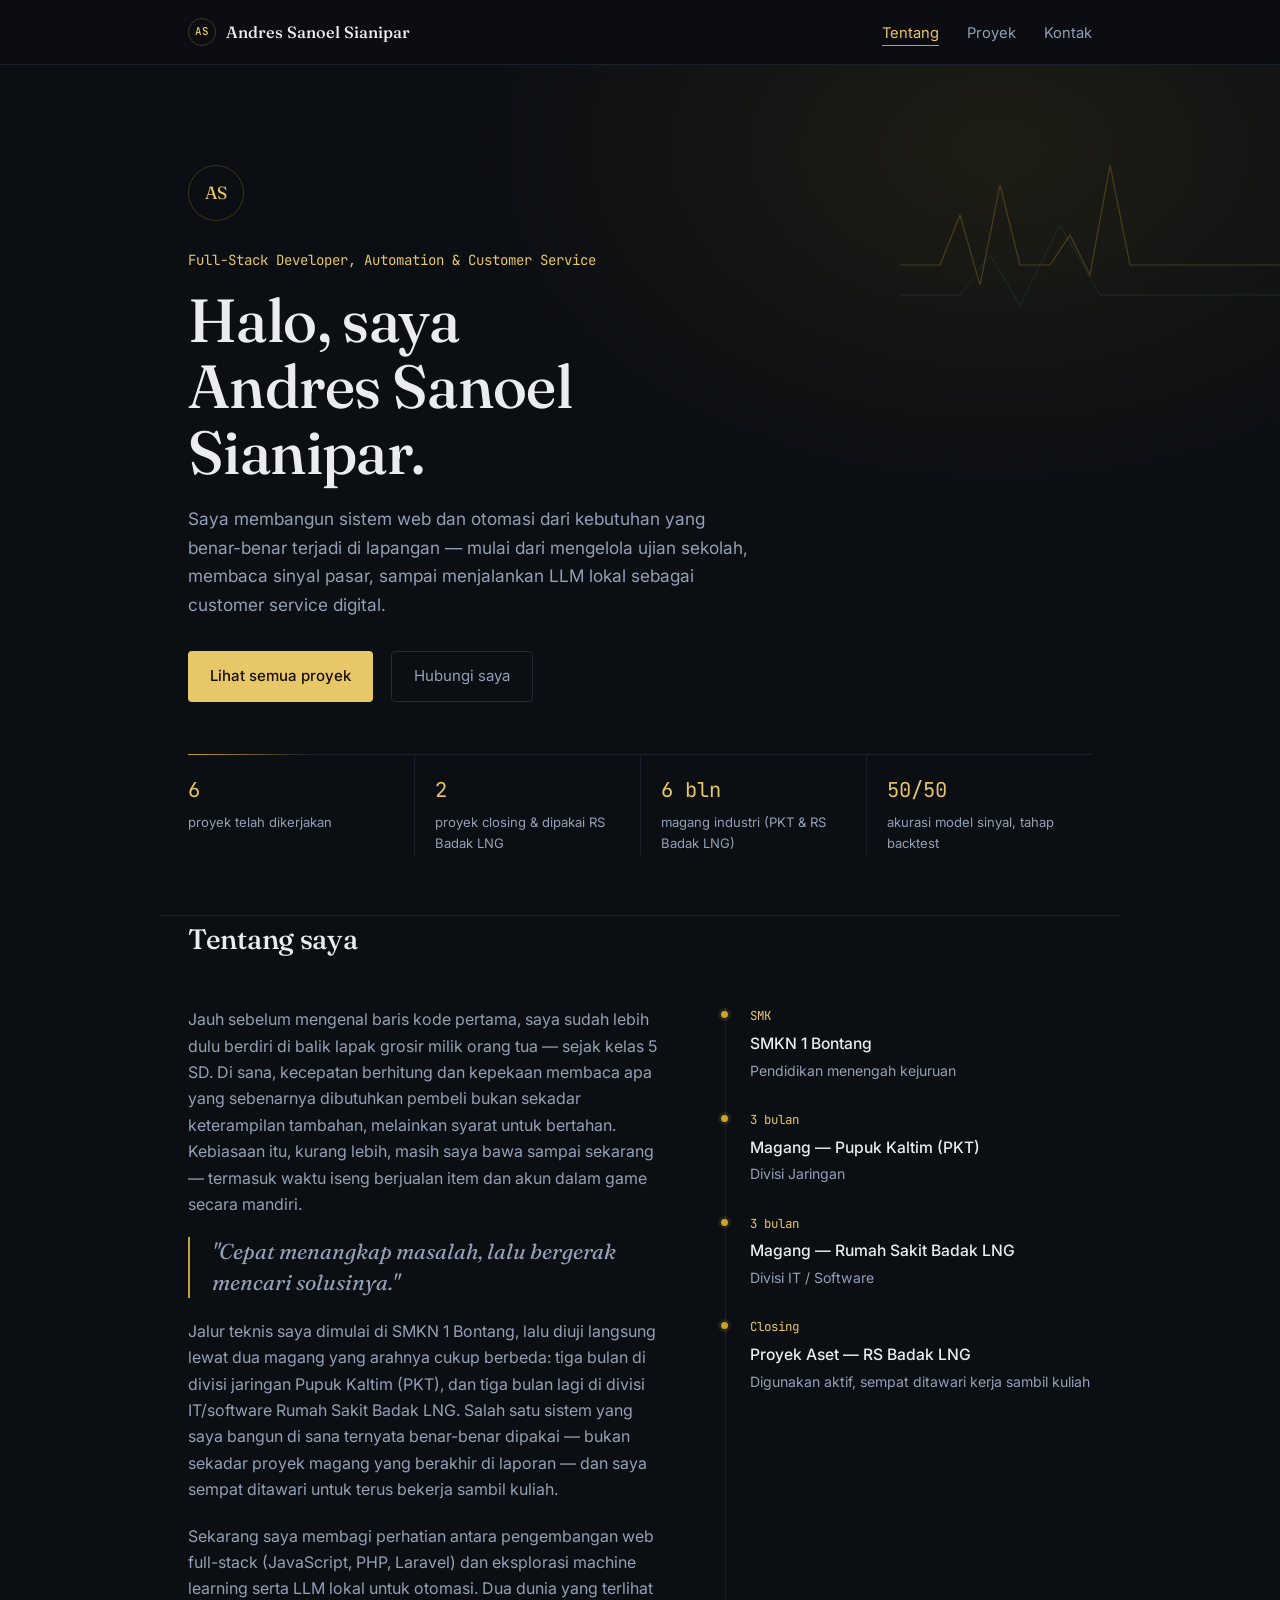
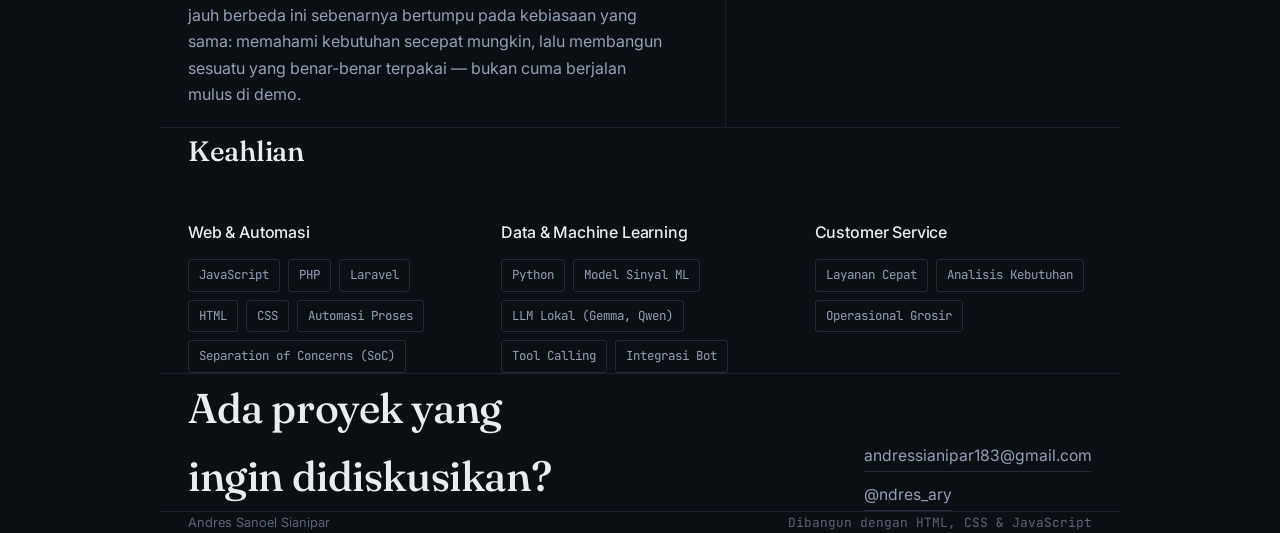
==== commit 9152f5ca: "Add files via upload" ====
--- a/index.html
+++ b/index.html
@@ -47,8 +47,8 @@
 
       <div class="ticker">
         <div class="ticker-item">
-          <div class="ticker-value mono">5+</div>
-          <div class="ticker-label">proyek telah dibangun</div>
+          <div class="ticker-value mono">6</div>
+          <div class="ticker-label">proyek telah dikerjakan</div>
         </div>
         <div class="ticker-item">
           <div class="ticker-value mono">2</div>
@@ -119,6 +119,7 @@
           <span>HTML</span>
           <span>CSS</span>
           <span>Automasi Proses</span>
+          <span>Separation of Concerns (SoC)</span>
         </div>
       </div>
       <div class="skill-group">
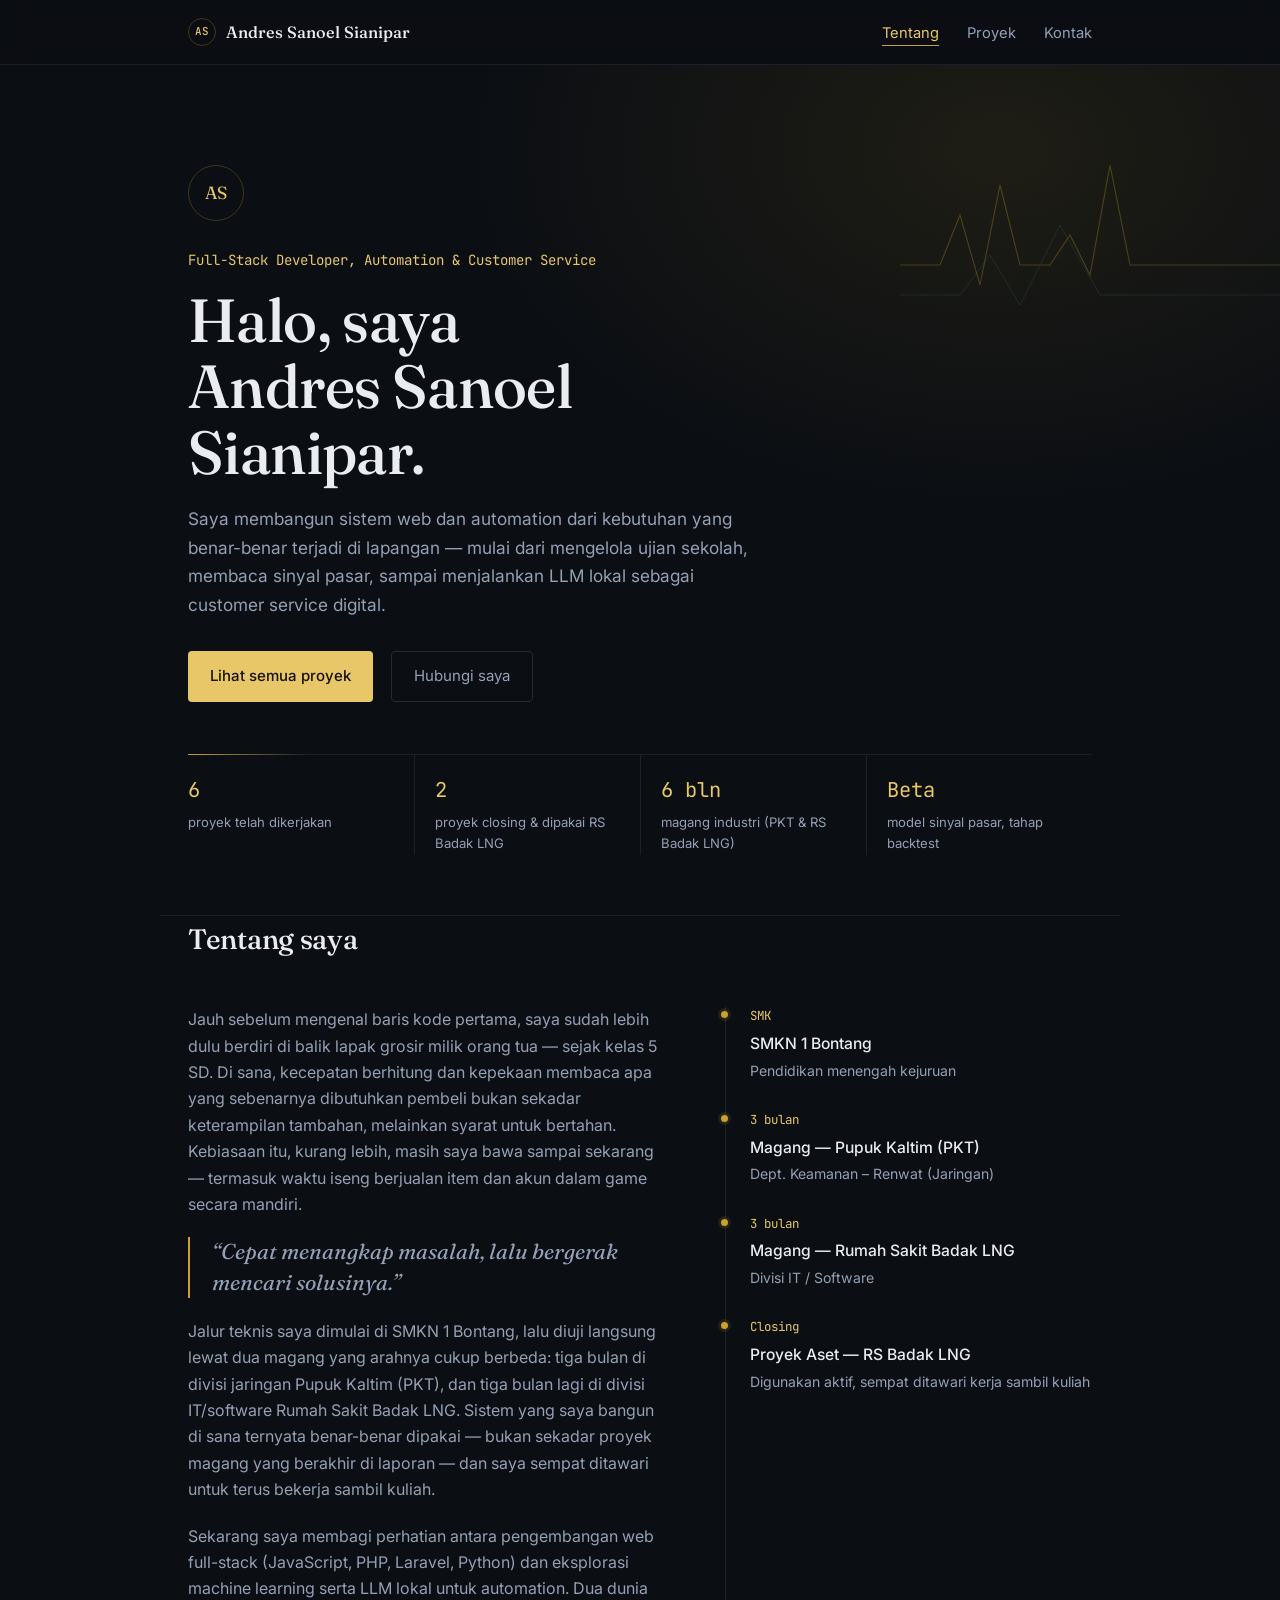
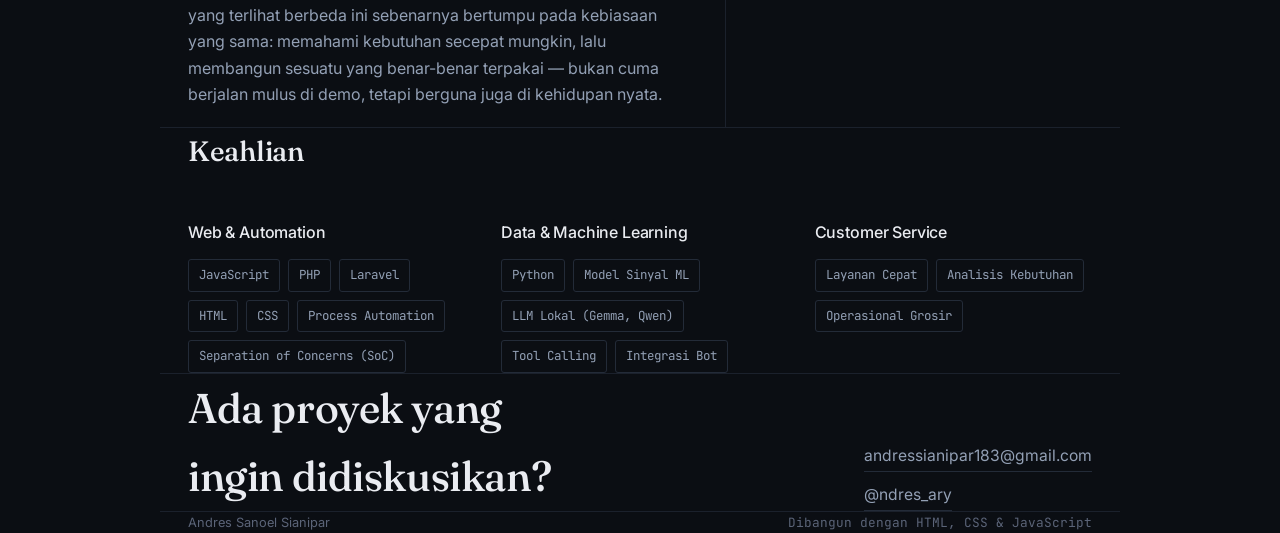
==== commit ddca807f: "Initial commit" ====
--- a/index.html
+++ b/index.html
@@ -5,22 +5,76 @@
 <meta name="viewport" content="width=device-width, initial-scale=1.0">
 <title>Andres Sanoel Sianipar — Full-Stack Developer & Automation</title>
 <meta name="description" content="Portofolio Andres Sanoel Sianipar: Full-Stack Developer, Automation & Customer Service.">
+<meta name="author" content="Andres Sanoel Sianipar">
+<meta name="theme-color" content="#C9A227">
+
+<link rel="canonical" href="https://example.com/index.html">
+
+<!-- Open Graph / Facebook / WhatsApp / LinkedIn -->
+<meta property="og:type" content="website">
+<meta property="og:url" content="https://example.com/index.html">
+<meta property="og:title" content="Andres Sanoel Sianipar — Full-Stack Developer & Automation">
+<meta property="og:description" content="Portofolio Andres Sanoel Sianipar: Full-Stack Developer, Automation & Customer Service.">
+<meta property="og:image" content="https://example.com/og-image.png">
+<meta property="og:image:alt" content="Andres Sanoel Sianipar — Full-Stack Developer & Automation">
+<meta property="og:locale" content="id_ID">
+<meta property="og:site_name" content="Andres Sanoel Sianipar">
+
+<!-- Twitter/X -->
+<meta name="twitter:card" content="summary_large_image">
+<meta name="twitter:title" content="Andres Sanoel Sianipar — Full-Stack Developer & Automation">
+<meta name="twitter:description" content="Portofolio Andres Sanoel Sianipar: Full-Stack Developer, Automation & Customer Service.">
+<meta name="twitter:image" content="https://example.com/og-image.png">
+
+<!-- Favicon inline (tanpa file tambahan) -->
+<link rel="icon" href="data:image/svg+xml,%3Csvg xmlns='http://www.w3.org/2000/svg' viewBox='0 0 64 64'%3E%3Crect width='64' height='64' rx='14' fill='%23111111'/%3E%3Ctext x='32' y='42' font-family='monospace' font-size='28' font-weight='600' fill='%23C9A227' text-anchor='middle'%3EAS%3C/text%3E%3C/svg%3E">
+
 <link rel="preconnect" href="https://fonts.googleapis.com">
 <link rel="preconnect" href="https://fonts.gstatic.com" crossorigin>
 <link href="https://fonts.googleapis.com/css2?family=Fraunces:ital,opsz,wght@0,9..144,400;0,9..144,500;0,9..144,600;1,9..144,500&family=Inter:wght@400;500;600&family=JetBrains+Mono:wght@400;500&display=swap" rel="stylesheet">
 <link rel="stylesheet" href="styles.css">
+
+<script type="application/ld+json">
+{
+  "@context": "https://schema.org",
+  "@type": "Person",
+  "name": "Andres Sanoel Sianipar",
+  "url": "https://example.com/",
+  "email": "mailto:andressianipar183@gmail.com",
+  "jobTitle": "Full-Stack Developer, Automation & Customer Service",
+  "description": "Full-Stack Developer yang membangun sistem web dan automation, serta mengeksplorasi machine learning dan LLM lokal.",
+  "alumniOf": {
+    "@type": "EducationalOrganization",
+    "name": "SMKN 1 Bontang"
+  },
+  "knowsAbout": [
+    "JavaScript",
+    "PHP",
+    "Laravel",
+    "Python",
+    "HTML",
+    "CSS",
+    "Process Automation",
+    "Machine Learning",
+    "Local LLM"
+  ],
+  "sameAs": [
+    "https://instagram.com/ndres_ary"
+  ]
+}
+</script>
 </head>
 <body>
 
 <header>
-  <nav class="wrap">
+  <nav class="wrap" aria-label="Navigasi utama">
     <a href="index.html" class="nav-name">
-      <span class="nav-mono-badge">AS</span>
+      <span class="nav-mono-badge" aria-hidden="true">AS</span>
       Andres Sanoel Sianipar
     </a>
-    <button class="nav-toggle" id="navToggle" aria-label="Buka menu" aria-expanded="false">☰</button>
+    <button class="nav-toggle" id="navToggle" type="button" aria-label="Buka menu" aria-expanded="false" aria-controls="navLinks">☰</button>
     <ul class="nav-links" id="navLinks">
-      <li><a href="index.html#about" class="active">Tentang</a></li>
+      <li><a href="index.html#about" class="active" aria-current="page">Tentang</a></li>
       <li><a href="proyek.html">Proyek</a></li>
       <li><a href="index.html#contact">Kontak</a></li>
     </ul>
@@ -29,17 +83,17 @@
 
 <main id="top">
 
-  <section class="hero" style="border-top:none;">
-    <div class="hero-bg"></div>
-    <svg class="hero-wave" viewBox="0 0 420 200" fill="none" xmlns="http://www.w3.org/2000/svg" aria-hidden="true">
+  <section class="hero" style="border-top:none;" aria-labelledby="hero-title">
+    <div class="hero-bg" aria-hidden="true"></div>
+    <svg class="hero-wave" viewBox="0 0 420 200" fill="none" xmlns="http://www.w3.org/2000/svg" aria-hidden="true" focusable="false">
       <path d="M0 140 L40 140 L60 90 L80 160 L100 60 L120 140 L150 140 L170 110 L190 150 L210 40 L230 140 L420 140" stroke="#C9A227" stroke-width="1.2" stroke-opacity="0.5"/>
       <path d="M0 170 L60 170 L90 130 L120 180 L160 100 L200 170 L420 170" stroke="#4FD1AE" stroke-width="1" stroke-opacity="0.22"/>
     </svg>
     <div class="wrap">
-      <div class="hero-badge mono">AS</div>
-      <div class="hero-eyebrow mono">Full-Stack Developer, Automation & Customer Service</div>
-      <h1>Halo, saya Andres Sanoel Sianipar.</h1>
-      <p class="hero-role">Saya membangun sistem web dan otomasi dari kebutuhan yang benar-benar terjadi di lapangan — mulai dari mengelola ujian sekolah, membaca sinyal pasar, sampai menjalankan LLM lokal sebagai customer service digital.</p>
+      <div class="hero-badge mono" aria-hidden="true">AS</div>
+      <div class="hero-eyebrow mono">Full-Stack Developer, Automation &amp; Customer Service</div>
+      <h1 id="hero-title">Halo, saya Andres Sanoel Sianipar.</h1>
+      <p class="hero-role">Saya membangun sistem web dan automation dari kebutuhan yang benar-benar terjadi di lapangan — mulai dari mengelola ujian sekolah, membaca sinyal pasar, sampai menjalankan LLM lokal sebagai customer service digital.</p>
       <div class="hero-cta">
         <a href="proyek.html" class="btn btn-primary">Lihat semua proyek</a>
         <a href="#contact" class="btn btn-secondary">Hubungi saya</a>
@@ -52,33 +106,33 @@
         </div>
         <div class="ticker-item">
           <div class="ticker-value mono">2</div>
-          <div class="ticker-label">proyek closing & dipakai RS Badak LNG</div>
+          <div class="ticker-label">proyek closing &amp; dipakai RS Badak LNG</div>
         </div>
         <div class="ticker-item">
           <div class="ticker-value mono">6 bln</div>
-          <div class="ticker-label">magang industri (PKT & RS Badak LNG)</div>
-        </div>
-        <div class="ticker-item">
-          <div class="ticker-value mono">50/50</div>
-          <div class="ticker-label">akurasi model sinyal, tahap backtest</div>
-        </div>
-      </div>
-    </div>
-  </section>
-
-  <section id="about" class="wrap">
+          <div class="ticker-label">magang industri (PKT &amp; RS Badak LNG)</div>
+        </div>
+        <div class="ticker-item">
+          <div class="ticker-value mono">Beta</div>
+          <div class="ticker-label">model sinyal pasar, tahap backtest</div>
+        </div>
+      </div>
+    </div>
+  </section>
+
+  <section id="about" class="wrap" aria-labelledby="about-title">
     <div class="section-head">
-      <h2>Tentang saya</h2>
+      <h2 id="about-title">Tentang saya</h2>
     </div>
     <div class="about-grid">
       <div class="about">
         <p>Jauh sebelum mengenal baris kode pertama, saya sudah lebih dulu berdiri di balik lapak grosir milik orang tua — sejak kelas 5 SD. Di sana, kecepatan berhitung dan kepekaan membaca apa yang sebenarnya dibutuhkan pembeli bukan sekadar keterampilan tambahan, melainkan syarat untuk bertahan. Kebiasaan itu, kurang lebih, masih saya bawa sampai sekarang — termasuk waktu iseng berjualan item dan akun dalam game secara mandiri.</p>
 
-        <p class="pull-quote">"Cepat menangkap masalah, lalu bergerak mencari solusinya."</p>
-
-        <p>Jalur teknis saya dimulai di SMKN 1 Bontang, lalu diuji langsung lewat dua magang yang arahnya cukup berbeda: tiga bulan di divisi jaringan Pupuk Kaltim (PKT), dan tiga bulan lagi di divisi IT/software Rumah Sakit Badak LNG. Salah satu sistem yang saya bangun di sana ternyata benar-benar dipakai — bukan sekadar proyek magang yang berakhir di laporan — dan saya sempat ditawari untuk terus bekerja sambil kuliah.</p>
-
-        <p>Sekarang saya membagi perhatian antara pengembangan web full-stack (JavaScript, PHP, Laravel) dan eksplorasi machine learning serta LLM lokal untuk otomasi. Dua dunia yang terlihat jauh berbeda ini sebenarnya bertumpu pada kebiasaan yang sama: memahami kebutuhan secepat mungkin, lalu membangun sesuatu yang benar-benar terpakai — bukan cuma berjalan mulus di demo.</p>
+        <p class="pull-quote">“Cepat menangkap masalah, lalu bergerak mencari solusinya.”</p>
+
+        <p>Jalur teknis saya dimulai di SMKN 1 Bontang, lalu diuji langsung lewat dua magang yang arahnya cukup berbeda: tiga bulan di divisi jaringan Pupuk Kaltim (PKT), dan tiga bulan lagi di divisi IT/software Rumah Sakit Badak LNG. Sistem yang saya bangun di sana ternyata benar-benar dipakai — bukan sekadar proyek magang yang berakhir di laporan — dan saya sempat ditawari untuk terus bekerja sambil kuliah.</p>
+
+        <p>Sekarang saya membagi perhatian antara pengembangan web full-stack (JavaScript, PHP, Laravel, Python) dan eksplorasi machine learning serta LLM lokal untuk automation. Dua dunia yang terlihat berbeda ini sebenarnya bertumpu pada kebiasaan yang sama: memahami kebutuhan secepat mungkin, lalu membangun sesuatu yang benar-benar terpakai — bukan cuma berjalan mulus di demo, tetapi berguna juga di kehidupan nyata.</p>
       </div>
       <div class="timeline">
         <div class="timeline-item">
@@ -89,7 +143,7 @@
         <div class="timeline-item">
           <span class="timeline-date mono">3 bulan</span>
           <div class="timeline-title">Magang — Pupuk Kaltim (PKT)</div>
-          <div class="timeline-sub">Divisi Jaringan</div>
+          <div class="timeline-sub">Dept. Keamanan – Renwat (Jaringan)</div>
         </div>
         <div class="timeline-item">
           <span class="timeline-date mono">3 bulan</span>
@@ -105,25 +159,25 @@
     </div>
   </section>
 
-  <section id="skills" class="wrap">
+  <section id="skills" class="wrap" aria-labelledby="skills-title">
     <div class="section-head">
-      <h2>Keahlian</h2>
+      <h2 id="skills-title">Keahlian</h2>
     </div>
     <div class="skills-grid">
       <div class="skill-group">
-        <h3>Web & Automasi</h3>
+        <h3>Web &amp; Automation</h3>
         <div class="skill-tags">
           <span>JavaScript</span>
           <span>PHP</span>
           <span>Laravel</span>
           <span>HTML</span>
           <span>CSS</span>
-          <span>Automasi Proses</span>
+          <span>Process Automation</span>
           <span>Separation of Concerns (SoC)</span>
         </div>
       </div>
       <div class="skill-group">
-        <h3>Data & Machine Learning</h3>
+        <h3>Data &amp; Machine Learning</h3>
         <div class="skill-tags">
           <span>Python</span>
           <span>Model Sinyal ML</span>
@@ -143,12 +197,12 @@
     </div>
   </section>
 
-  <section id="contact" class="wrap">
+  <section id="contact" class="wrap" aria-labelledby="contact-title">
     <div class="contact">
-      <h2>Ada proyek yang ingin didiskusikan?</h2>
+      <h2 id="contact-title">Ada proyek yang ingin didiskusikan?</h2>
       <div class="contact-links">
         <a href="mailto:andressianipar183@gmail.com">andressianipar183@gmail.com</a>
-        <a href="https://instagram.com/ndres_ary" target="_blank" rel="noopener">@ndres_ary</a>
+        <a href="https://instagram.com/ndres_ary" target="_blank" rel="noopener noreferrer">@ndres_ary</a>
       </div>
     </div>
   </section>
@@ -157,9 +211,9 @@
 
 <footer class="wrap">
   <span>Andres Sanoel Sianipar</span>
-  <span class="mono">Dibangun dengan HTML, CSS & JavaScript</span>
+  <span class="mono">Dibangun dengan HTML, CSS &amp; JavaScript</span>
 </footer>
 
-<script src="script.js"></script>
+<script src="script.js" defer></script>
 </body>
-</html>
+</html>
